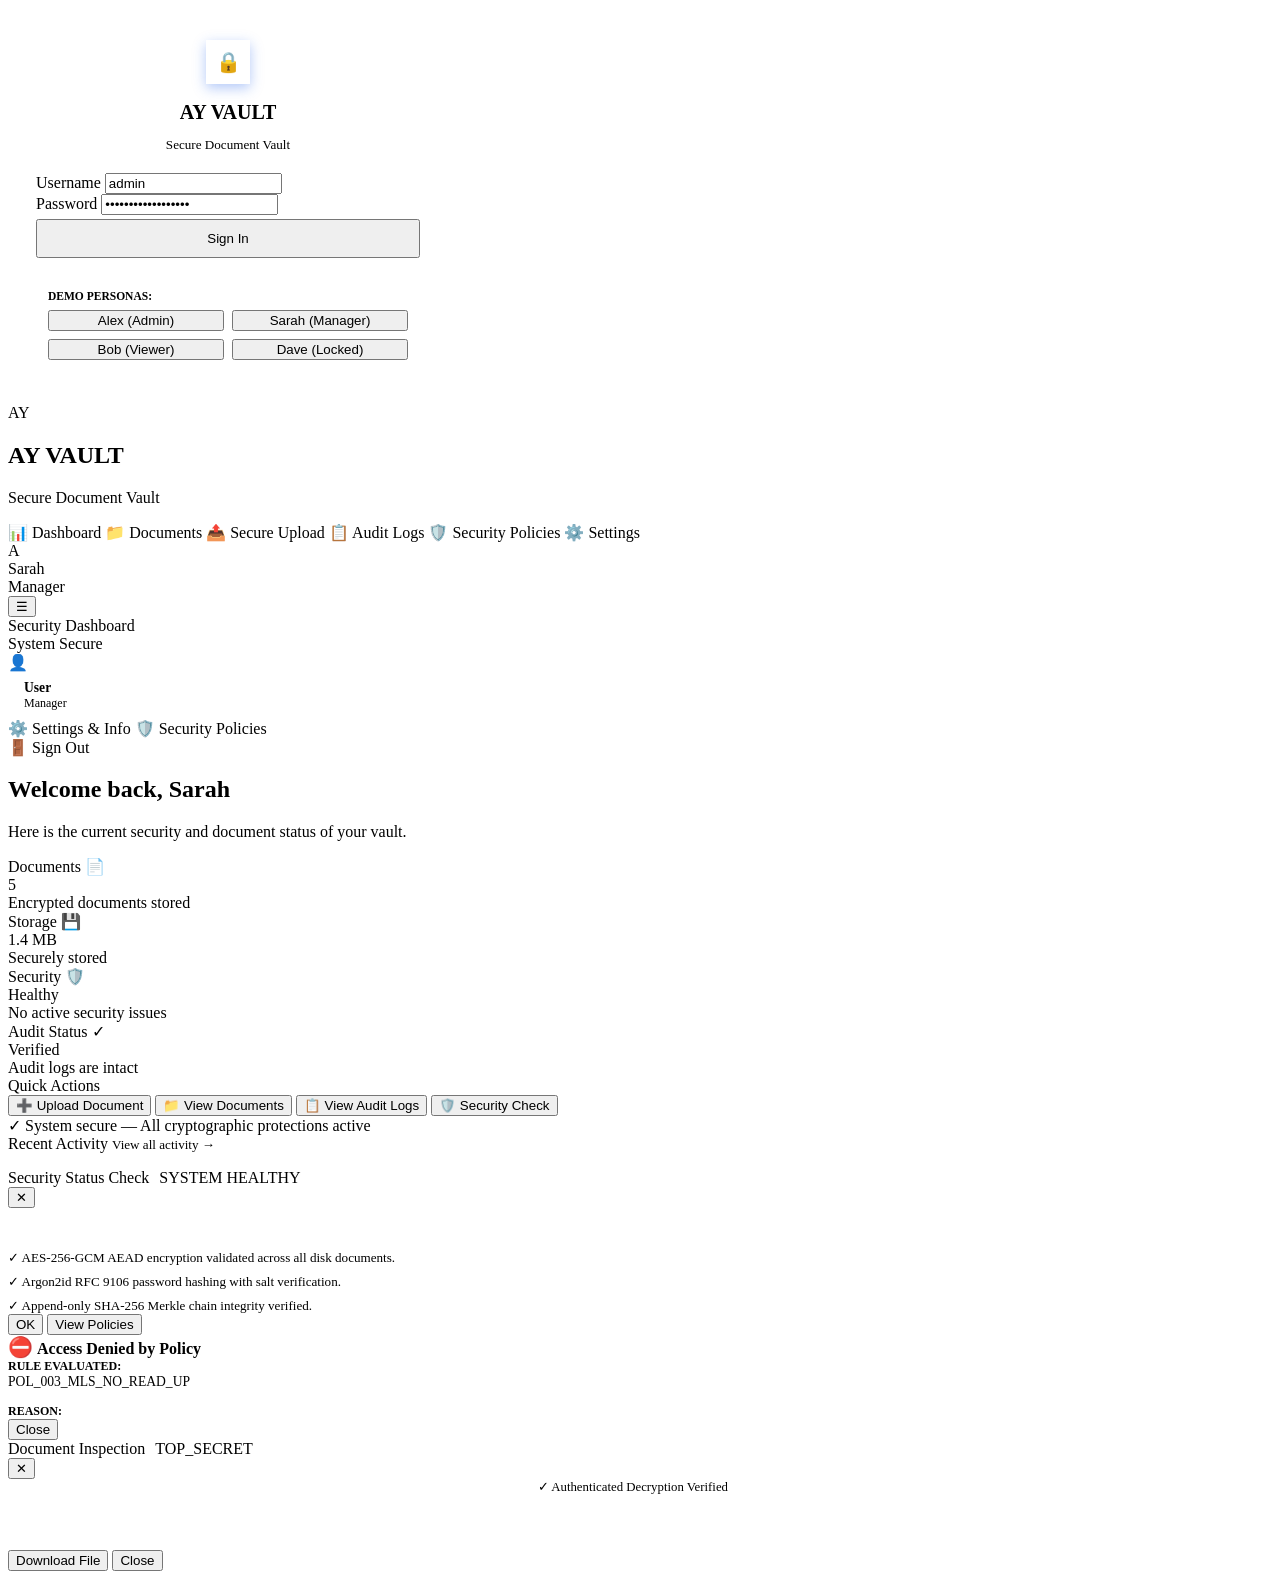
==== web/templates/index.html @ ad9620fe "feat: complete AY Vault system with modern enterprise security UI and full offline cryptographic eng" ====
<!DOCTYPE html>
<html lang="en">
<head>
  <meta charset="UTF-8">
  <meta name="viewport" content="width=device-width, initial-scale=1.0">
  <meta name="description" content="AY Vault — Modern Secure Offline Document Management System.">
  <title>AY Vault — Security Dashboard</title>
  <link rel="stylesheet" href="/static/css/style.css">
</head>
<body>

  <!-- ===================================================================
       LOGIN MODAL / AUTHENTICATION OVERLAY
       =================================================================== -->
  <div id="login-overlay" class="modal-backdrop active" style="z-index: 9999;">
    <div class="modal-card" style="max-width: 440px;">
      <div style="padding: 32px 28px; text-align: center;">
        <div style="width: 44px; height: 44px; border-radius: var(--radius-md); background: var(--primary); color: #fff; display: flex; align-items: center; justify-content: center; font-size: 1.25rem; font-weight: 700; margin: 0 auto 12px; box-shadow: 0 4px 12px rgba(37,99,235,0.35);">
          🔒
        </div>
        <h2 style="font-size: 1.25rem; font-weight: 700; color: var(--text-primary); margin-bottom: 2px;">AY VAULT</h2>
        <p style="font-size: 0.82rem; color: var(--text-secondary); margin-bottom: 20px;">Secure Document Vault</p>

        <!-- Alert Banner -->
        <div id="login-alert" style="display: none; padding: 10px 14px; border-radius: var(--radius-md); margin-bottom: 16px; font-size: 0.82rem; font-weight: 500; text-align: left;"></div>

        <form id="login-form" onsubmit="handleLogin(event)">
          <div class="form-group" style="text-align: left;">
            <label class="form-label" for="login-username">Username</label>
            <input type="text" id="login-username" class="form-control" placeholder="Username" required value="admin">
          </div>
          <div class="form-group" style="text-align: left;">
            <label class="form-label" for="login-password">Password</label>
            <input type="password" id="login-password" class="form-control" placeholder="Password" required value="Admin@AYVault2026!">
          </div>
          <button type="submit" id="btn-login-submit" class="btn btn-primary" style="width: 100%; padding: 10px; margin-top: 4px;">
            Sign In
          </button>
        </form>

        <!-- Quick Demo Credential Selectors -->
        <div style="margin-top: 20px; padding: 12px; background: var(--bg-subtle); border-radius: var(--radius-md); border: 1px solid var(--border-color); text-align: left;">
          <div style="font-size: 0.72rem; font-weight: 600; color: var(--text-secondary); text-transform: uppercase; margin-bottom: 8px;">
            Demo Personas:
          </div>
          <div style="display: grid; grid-template-columns: 1fr 1fr; gap: 8px;">
            <button type="button" class="btn btn-secondary btn-sm" onclick="fillCreds('admin', 'Admin@AYVault2026!')">Alex (Admin)</button>
            <button type="button" class="btn btn-secondary btn-sm" onclick="fillCreds('sarah_mgr', 'Manager@AYVault2026!')">Sarah (Manager)</button>
            <button type="button" class="btn btn-secondary btn-sm" onclick="fillCreds('bob_viewer', 'Viewer@AYVault2026!')">Bob (Viewer)</button>
            <button type="button" class="btn btn-secondary btn-sm" onclick="fillCreds('dave_locked', 'Locked@AYVault2026!')">Dave (Locked)</button>
          </div>
        </div>
      </div>
    </div>
  </div>

  <!-- ===================================================================
       MAIN APPLICATION LAYOUT
       =================================================================== -->
  <div class="app-layout">

    <!-- Sidebar -->
    <aside id="app-sidebar" class="sidebar">
      <div class="sidebar-brand">
        <div class="brand-symbol">AY</div>
        <div class="brand-text">
          <h1>AY VAULT</h1>
          <p>Secure Document Vault</p>
        </div>
      </div>

      <nav class="sidebar-nav" aria-label="Main Navigation">
        <a class="nav-item active" id="nav-dashboard" onclick="switchView('dashboard')">
          <span class="icon">📊</span>
          <span>Dashboard</span>
        </a>
        <a class="nav-item" id="nav-documents" onclick="switchView('documents')">
          <span class="icon">📁</span>
          <span>Documents</span>
        </a>
        <a class="nav-item" id="nav-upload" onclick="switchView('upload')">
          <span class="icon">📤</span>
          <span>Secure Upload</span>
        </a>
        <a class="nav-item" id="nav-audit" onclick="switchView('audit')">
          <span class="icon">📋</span>
          <span>Audit Logs</span>
        </a>
        <a class="nav-item" id="nav-security" onclick="switchView('security')">
          <span class="icon">🛡️</span>
          <span>Security Policies</span>
        </a>
        <a class="nav-item" id="nav-settings" onclick="switchView('settings')">
          <span class="icon">⚙️</span>
          <span>Settings</span>
        </a>
      </nav>

      <!-- Bottom User Context (Minimal & Clean) -->
      <div class="sidebar-user">
        <div class="user-avatar" id="sidebar-user-avatar">A</div>
        <div class="user-info">
          <div id="user-display-name" class="user-name">Sarah</div>
          <div id="user-display-role" class="user-role">Manager</div>
        </div>
      </div>
    </aside>

    <!-- Main Wrapper -->
    <div class="main-wrapper">

      <!-- Top Header -->
      <header class="top-header">
        <div class="header-left">
          <button class="mobile-toggle" onclick="toggleMobileSidebar()" aria-label="Toggle Navigation">☰</button>
          <div id="header-title" class="header-title">Security Dashboard</div>
        </div>
        <div class="header-right">
          <div id="system-status-pill" class="system-status-indicator">
            <span class="status-dot"></span>
            <span id="system-status-text">System Secure</span>
          </div>

          <!-- User Profile Icon & Dropdown -->
          <div class="user-menu-btn" onclick="toggleUserDropdown(event)" title="User Account Menu">
            👤
            <div id="user-dropdown-menu" class="user-dropdown">
              <div style="padding: 8px 16px;">
                <div id="dropdown-user-name" style="font-size: 0.85rem; font-weight: 600; color: var(--text-primary);">User</div>
                <div id="dropdown-user-role" style="font-size: 0.75rem; color: var(--text-muted);">Manager</div>
              </div>
              <div class="dropdown-divider"></div>
              <a class="dropdown-item" onclick="switchView('settings')">⚙️ Settings & Info</a>
              <a class="dropdown-item" onclick="switchView('security')">🛡️ Security Policies</a>
              <div class="dropdown-divider"></div>
              <a class="dropdown-item" style="color: var(--danger);" onclick="handleLogout()">🚪 Sign Out</a>
            </div>
          </div>
        </div>
      </header>

      <!-- Page Container -->
      <main class="page-container">

        <!-- ================= VIEW 1: DASHBOARD ================= -->
        <section id="view-dashboard" class="view-panel">
          <!-- Welcome Greeting -->
          <div class="welcome-banner">
            <h2 id="dashboard-greeting" class="welcome-title">Welcome back, Sarah</h2>
            <p class="welcome-subtitle">Here is the current security and document status of your vault.</p>
          </div>

          <!-- 4 Clean Summary Cards -->
          <div class="summary-cards-grid">
            <!-- Card 1: Documents -->
            <div class="summary-card" onclick="switchView('documents')" style="cursor: pointer;" title="View all documents">
              <div class="summary-card-header">
                <span class="summary-card-title">Documents</span>
                <span class="summary-card-icon">📄</span>
              </div>
              <div id="stat-doc-count" class="summary-card-value">5</div>
              <div class="summary-card-desc">Encrypted documents stored</div>
            </div>

            <!-- Card 2: Storage -->
            <div class="summary-card" onclick="switchView('documents')" style="cursor: pointer;" title="View stored documents">
              <div class="summary-card-header">
                <span class="summary-card-title">Storage</span>
                <span class="summary-card-icon">💾</span>
              </div>
              <div id="stat-storage-size" class="summary-card-value">1.4 MB</div>
              <div class="summary-card-desc">Securely stored</div>
            </div>

            <!-- Card 3: Security -->
            <div class="summary-card" onclick="switchView('security')" style="cursor: pointer;" title="View security policies & lockouts">
              <div class="summary-card-header">
                <span class="summary-card-title">Security</span>
                <span class="summary-card-icon">🛡️</span>
              </div>
              <div id="stat-security-status" class="summary-card-value status-healthy">Healthy</div>
              <div id="stat-security-desc" class="summary-card-desc">No active security issues</div>
            </div>

            <!-- Card 4: Audit Status -->
            <div class="summary-card" onclick="switchView('audit')" style="cursor: pointer;" title="View audit ledger">
              <div class="summary-card-header">
                <span class="summary-card-title">Audit Status</span>
                <span class="summary-card-icon">✓</span>
              </div>
              <div id="stat-audit-status" class="summary-card-value status-healthy">Verified</div>
              <div id="stat-audit-desc" class="summary-card-desc">Audit logs are intact</div>
            </div>
          </div>

          <!-- Quick Actions -->
          <div class="section-header">Quick Actions</div>
          <div class="actions-row">
            <button class="btn btn-primary" onclick="switchView('upload')">➕ Upload Document</button>
            <button class="btn btn-secondary" onclick="switchView('documents')">📁 View Documents</button>
            <button class="btn btn-secondary" onclick="switchView('audit')">📋 View Audit Logs</button>
            <button class="btn btn-secondary" onclick="handleSecurityCheck()">🛡️ Security Check</button>
          </div>

          <!-- Security Status / Alert Banner -->
          <div id="dashboard-security-banner" class="status-alert-banner healthy" onclick="handleBannerClick()">
            <div class="status-alert-content">
              <span id="banner-icon">✓</span>
              <span id="banner-text">System secure — All cryptographic protections active</span>
            </div>
            <span id="banner-action" style="font-size: 0.8rem; font-weight: 500; text-decoration: underline; display: none;">Review Access</span>
          </div>

          <!-- Recent Activity (Human-Readable) -->
          <div class="activity-card">
            <div class="section-header" style="margin-bottom: 16px;">
              <span>Recent Activity</span>
              <a onclick="switchView('audit')" style="font-size: 0.82rem; color: var(--primary); text-decoration: none; cursor: pointer; font-weight: 500;">View all activity →</a>
            </div>

            <div id="activity-list-container" class="activity-list">
              <!-- Dynamically rendered via app.js -->
            </div>
          </div>
        </section>

        <!-- ================= VIEW 2: DOCUMENTS ================= -->
        <section id="view-documents" class="view-panel" style="display: none;">
          <div class="card" style="margin-bottom: 20px;">
            <div style="display: flex; justify-content: space-between; align-items: center; flex-wrap: wrap; gap: 12px;">
              <div style="display: flex; gap: 10px; flex-wrap: wrap; align-items: center;">
                <input type="text" id="doc-search" class="form-control" placeholder="Search documents..." style="width: 240px;" oninput="filterDocuments()">
                <select id="doc-filter-class" class="form-control" style="width: 160px;" onchange="filterDocuments()">
                  <option value="ALL">All Classifications</option>
                  <option value="TOP_SECRET">TOP_SECRET</option>
                  <option value="RESTRICTED">RESTRICTED</option>
                  <option value="CONFIDENTIAL">CONFIDENTIAL</option>
                  <option value="UNRESTRICTED">UNRESTRICTED</option>
                </select>
                <select id="doc-filter-dept" class="form-control" style="width: 150px;" onchange="filterDocuments()">
                  <option value="ALL">All Departments</option>
                  <option value="Security">Security</option>
                  <option value="Engineering">Engineering</option>
                  <option value="Finance">Finance</option>
                  <option value="Operations">Operations</option>
                  <option value="Executive">Executive</option>
                </select>
              </div>
              <button class="btn btn-primary" onclick="switchView('upload')">➕ Upload Document</button>
            </div>
          </div>

          <div class="card" style="padding: 0; overflow: hidden;">
            <div class="table-responsive">
              <table class="app-table">
                <thead>
                  <tr>
                    <th>Document</th>
                    <th>Classification</th>
                    <th>Department</th>
                    <th>Author</th>
                    <th>Size</th>
                    <th>Version</th>
                    <th>Access</th>
                    <th>Actions</th>
                  </tr>
                </thead>
                <tbody id="documents-table-body">
                  <!-- Loaded via JS -->
                </tbody>
              </table>
            </div>
          </div>
        </section>

        <!-- ================= VIEW 3: SECURE UPLOAD ================= -->
        <section id="view-upload" class="view-panel" style="display: none;">
          <div class="card" style="max-width: 680px; margin: 0 auto;">
            <div class="section-header" style="margin-bottom: 4px;">Secure Document Upload</div>
            <p style="font-size: 0.85rem; color: var(--text-secondary); margin-bottom: 20px;">
              Uploaded documents are immediately encrypted before storage. Plaintext is never stored.
            </p>

            <form id="upload-form" onsubmit="handleUpload(event)">
              <div class="form-group">
                <label class="form-label" for="upload-title">Document Title *</label>
                <input type="text" id="upload-title" class="form-control" placeholder="e.g. Q4 Infrastructure Architecture" required>
              </div>

              <div class="form-group">
                <label class="form-label" for="upload-file">Select File</label>
                <input type="file" id="upload-file" class="form-control" onchange="handleFileSelected(event)">
              </div>

              <div style="display: grid; grid-template-columns: 1fr 1fr; gap: 14px; margin-bottom: 16px;">
                <div>
                  <label class="form-label" for="upload-class">Classification Level *</label>
                  <select id="upload-class" class="form-control">
                    <option value="UNRESTRICTED">UNRESTRICTED</option>
                    <option value="CONFIDENTIAL">CONFIDENTIAL</option>
                    <option value="RESTRICTED">RESTRICTED</option>
                    <option value="TOP_SECRET">TOP_SECRET</option>
                  </select>
                </div>
                <div>
                  <label class="form-label" for="upload-dept">Department *</label>
                  <select id="upload-dept" class="form-control">
                    <option value="Security">Security</option>
                    <option value="Engineering">Engineering</option>
                    <option value="Finance">Finance</option>
                    <option value="Operations">Operations</option>
                    <option value="Executive">Executive</option>
                  </select>
                </div>
              </div>

              <div class="form-group">
                <label class="form-label" for="upload-desc">Notes / Description (Optional)</label>
                <textarea id="upload-desc" class="form-control" rows="4" placeholder="Brief description of the document..."></textarea>
              </div>

              <div style="display: flex; gap: 10px; justify-content: flex-end; margin-top: 24px;">
                <button type="button" class="btn btn-secondary" onclick="switchView('documents')">Cancel</button>
                <button type="submit" class="btn btn-primary">Encrypt & Save Document</button>
              </div>
            </form>
          </div>
        </section>

        <!-- ================= VIEW 4: AUDIT LOGS ================= -->
        <section id="view-audit" class="view-panel" style="display: none;">
          <div class="card" style="margin-bottom: 20px;">
            <div style="display: flex; justify-content: space-between; align-items: center; flex-wrap: wrap; gap: 12px;">
              <div>
                <div class="section-header" style="margin-bottom: 2px;">Audit Logs & System History</div>
                <p style="font-size: 0.82rem; color: var(--text-secondary);">Tamper-evident cryptographic ledger of all vault activities.</p>
              </div>
              <div style="display: flex; gap: 8px; flex-wrap: wrap;">
                <button class="btn btn-secondary btn-sm" id="btn-toggle-masking" onclick="toggleIdentifierMasking()">👁️ Show Raw Identifiers</button>
                <button class="btn btn-primary btn-sm" onclick="handleVerifyAudit()">🔍 Verify Audit Integrity</button>
                <button class="btn btn-secondary btn-sm" onclick="handleSimulateTamperPrompt()">⚡ Simulate Tamper Test</button>
                <button class="btn btn-secondary btn-sm" onclick="handleExportAudit()">📥 Export CSV</button>
              </div>
            </div>
          </div>

          <div class="card" style="padding: 0; overflow: hidden;">
            <div class="table-responsive">
              <table class="app-table">
                <thead>
                  <tr>
                    <th>Event #</th>
                    <th>Time</th>
                    <th>Activity</th>
                    <th>User</th>
                    <th>Resource</th>
                    <th>Status</th>
                    <th>Log Hash</th>
                  </tr>
                </thead>
                <tbody id="audit-table-body">
                  <!-- Loaded via JS -->
                </tbody>
              </table>
            </div>
          </div>
        </section>

        <!-- ================= VIEW 5: SECURITY POLICIES ================= -->
        <section id="view-security" class="view-panel" style="display: none;">
          <div style="display: grid; grid-template-columns: 1fr 1fr; gap: 24px;">
            <!-- Policy Simulator -->
            <div class="card">
              <div class="section-header">Security Policy Simulator</div>
              <p style="font-size: 0.85rem; color: var(--text-secondary); margin-bottom: 18px;">
                Test how the Bell-LaPadula MLS & Compartmentalization rules evaluate access decisions:
              </p>

              <form onsubmit="handleSimulatePolicy(event)">
                <div class="form-group">
                  <label class="form-label" for="sim-user">Subject User</label>
                  <select id="sim-user" class="form-control"></select>
                </div>

                <div class="form-group">
                  <label class="form-label" for="sim-doc">Target Document</label>
                  <select id="sim-doc" class="form-control"></select>
                </div>

                <div class="form-group">
                  <label class="form-label" for="sim-action">Requested Action</label>
                  <select id="sim-action" class="form-control">
                    <option value="doc:read">Read Document</option>
                    <option value="doc:download">Export Document</option>
                    <option value="doc:write">Update / Modify</option>
                    <option value="doc:delete">Delete Document</option>
                  </select>
                </div>

                <button type="submit" class="btn btn-primary" style="width: 100%; margin-top: 6px;">
                  Evaluate Policy
                </button>
              </form>

              <div id="sim-decision-box" style="margin-top: 18px; padding: 14px; border-radius: var(--radius-md); background: var(--bg-subtle); border: 1px solid var(--border-color); display: none;">
                <div id="sim-decision-badge" class="badge badge-success" style="margin-bottom: 8px;">PERMITTED</div>
                <div id="sim-decision-rule" style="font-weight: 600; font-size: 0.85rem; margin-bottom: 4px;"></div>
                <div id="sim-decision-reason" style="font-size: 0.82rem; color: var(--text-secondary);"></div>
              </div>
            </div>

            <!-- Lockout Manager -->
            <div class="card">
              <div class="section-header" style="color: var(--warning);">Account Lockouts</div>
              <p style="font-size: 0.85rem; color: var(--text-secondary); margin-bottom: 14px;">
                Accounts are automatically locked after 5 consecutive failed login attempts.
              </p>
              <div class="table-responsive">
                <table class="app-table">
                  <thead>
                    <tr>
                      <th>User</th>
                      <th>Failed Logins</th>
                      <th>State</th>
                      <th>Action</th>
                    </tr>
                  </thead>
                  <tbody id="lockout-table-body"></tbody>
                </table>
              </div>
            </div>
          </div>
        </section>

        <!-- ================= VIEW 6: SETTINGS & SECURITY DETAILS ================= -->
        <section id="view-settings" class="view-panel" style="display: none;">
          <div style="display: grid; grid-template-columns: 1fr 1fr; gap: 24px;">
            <!-- System Security Details -->
            <div class="card">
              <div class="section-header">Security Architecture Details</div>
              <p style="font-size: 0.82rem; color: var(--text-secondary); margin-bottom: 16px;">
                Underlying cryptographic primitives and security mechanisms operating inside the vault.
              </p>

              <div style="display: flex; flex-direction: column; gap: 12px; font-size: 0.85rem;">
                <div style="display: flex; justify-content: space-between; border-bottom: 1px solid var(--border-subtle); padding-bottom: 8px;">
                  <span style="color: var(--text-muted);">Document Encryption:</span>
                  <span style="font-weight: 500;">AES-256-GCM (Authenticated AEAD)</span>
                </div>
                <div style="display: flex; justify-content: space-between; border-bottom: 1px solid var(--border-subtle); padding-bottom: 8px;">
                  <span style="color: var(--text-muted);">Password Hashing:</span>
                  <span style="font-weight: 500;">Argon2id (RFC 9106, 64 MB memory)</span>
                </div>
                <div style="display: flex; justify-content: space-between; border-bottom: 1px solid var(--border-subtle); padding-bottom: 8px;">
                  <span style="color: var(--text-muted);">Audit Continuity:</span>
                  <span style="font-weight: 500;">SHA-256 Merkle-Chained Ledger</span>
                </div>
                <div style="display: flex; justify-content: space-between; border-bottom: 1px solid var(--border-subtle); padding-bottom: 8px;">
                  <span style="color: var(--text-muted);">Access Model:</span>
                  <span style="font-weight: 500;">Bell-LaPadula MLS (No Read Up)</span>
                </div>
                <div style="display: flex; justify-content: space-between; padding-bottom: 4px;">
                  <span style="color: var(--text-muted);">Lockout Policy:</span>
                  <span style="font-weight: 500; color: var(--warning);">Strict 5 Consecutive Failures</span>
                </div>
              </div>
            </div>

            <!-- User Provisioning & Session -->
            <div class="card">
              <div class="section-header">User & Session Controls</div>
              <p style="font-size: 0.82rem; color: var(--text-secondary); margin-bottom: 16px;">
                Manage identity and session state.
              </p>
              
              <div style="display: flex; flex-direction: column; gap: 14px;">
                <button class="btn btn-secondary" onclick="openCreateUserModal()">➕ Provision New User Account</button>
                <button class="btn btn-secondary" onclick="handleCreateBackupPrompt()">💾 Create Encrypted Backup Archive (.ayb)</button>
                <div style="border-top: 1px solid var(--border-subtle); padding-top: 14px; margin-top: 6px;">
                  <button class="btn btn-secondary" style="color: var(--danger); border-color: rgba(239, 68, 68, 0.3); width: 100%;" onclick="handleLogout()">
                    🚪 Terminate Session & Sign Out
                  </button>
                </div>
              </div>
            </div>
          </div>
        </section>

      </main>
    </div>
  </div>

  <!-- ===================================================================
       MODAL: SECURITY CHECK RESULT
       =================================================================== -->
  <div id="modal-security-check" class="modal-backdrop">
    <div class="modal-card" style="max-width: 520px;">
      <div class="modal-header">
        <div style="display: flex; align-items: center; gap: 10px;">
          <div class="modal-title">Security Status Check</div>
          <span id="sec-check-status-badge" class="badge badge-success">SYSTEM HEALTHY</span>
        </div>
        <button class="modal-close" onclick="closeModal('modal-security-check')">✕</button>
      </div>
      <div class="modal-body">
        <div style="padding: 14px; background: var(--bg-input); border-radius: var(--radius-md); border: 1px solid var(--border-color); margin-bottom: 14px;">
          <p id="sec-check-message" style="font-size: 0.85rem; color: var(--text-primary); line-height: 1.5; margin: 0;"></p>
        </div>
        <div style="display: flex; flex-direction: column; gap: 8px; font-size: 0.82rem; color: var(--text-secondary);">
          <div>✓ AES-256-GCM AEAD encryption validated across all disk documents.</div>
          <div>✓ Argon2id RFC 9106 password hashing with salt verification.</div>
          <div>✓ Append-only SHA-256 Merkle chain integrity verified.</div>
        </div>
      </div>
      <div class="modal-footer">
        <button class="btn btn-primary" onclick="closeModal('modal-security-check')">OK</button>
        <button class="btn btn-secondary" onclick="closeModal('modal-security-check'); switchView('security');">View Policies</button>
      </div>
    </div>
  </div>

  <!-- ===================================================================
       MODAL: POLICY DECISION INSPECTOR
       =================================================================== -->
  <div id="modal-policy-inspector" class="modal-backdrop">
    <div class="modal-card">
      <div id="inspector-banner" class="status-alert-banner warning" style="border-radius: var(--radius-lg) var(--radius-lg) 0 0; margin-bottom: 0;">
        <span style="font-size: 1.25rem;">⛔</span>
        <span id="inspector-status-title" style="font-weight: 600;">Access Denied by Policy</span>
      </div>
      <div class="modal-body">
        <div style="display: flex; flex-direction: column; gap: 14px; font-size: 0.88rem;">
          <div>
            <div style="font-size: 0.75rem; font-weight: 600; color: var(--text-muted); text-transform: uppercase;">Rule Evaluated:</div>
            <div id="inspector-rule" style="font-family: var(--font-mono); color: var(--text-primary); font-size: 0.85rem;">POL_003_MLS_NO_READ_UP</div>
          </div>
          <div>
            <div style="font-size: 0.75rem; font-weight: 600; color: var(--text-muted); text-transform: uppercase;">Reason:</div>
            <div id="inspector-reason" style="color: var(--text-primary); line-height: 1.5;"></div>
          </div>
        </div>
      </div>
      <div class="modal-footer">
        <button class="btn btn-primary" onclick="closeModal('modal-policy-inspector')">Close</button>
      </div>
    </div>
  </div>

  <!-- ===================================================================
       MODAL: DECRYPTED DOCUMENT PREVIEW
       =================================================================== -->
  <div id="modal-doc-preview" class="modal-backdrop">
    <div class="modal-card" style="max-width: 720px;">
      <div class="modal-header">
        <div style="display: flex; align-items: center; gap: 10px;">
          <div class="modal-title" id="preview-title">Document Inspection</div>
          <span id="preview-badge" class="badge badge-TOP_SECRET">TOP_SECRET</span>
        </div>
        <button class="modal-close" onclick="closeModal('modal-doc-preview')">✕</button>
      </div>
      <div class="modal-body">
        <div style="font-size: 0.8rem; color: var(--text-muted); margin-bottom: 12px; display: flex; justify-content: space-between;">
          <span id="preview-filename"></span>
          <span style="color: var(--success);">✓ Authenticated Decryption Verified</span>
        </div>
        <pre id="preview-content" style="background: var(--bg-input); padding: 14px; border-radius: var(--radius-md); border: 1px solid var(--border-color); color: var(--text-primary); font-family: var(--font-mono); font-size: 0.82rem; max-height: 320px; overflow-y: auto; white-space: pre-wrap; line-height: 1.6;"></pre>
      </div>
      <div class="modal-footer">
        <button class="btn btn-primary" onclick="downloadCurrentPreview()">Download File</button>
        <button class="btn btn-secondary" onclick="closeModal('modal-doc-preview')">Close</button>
      </div>
    </div>
  </div>

  <script src="/static/js/app.js"></script>
</body>
</html>
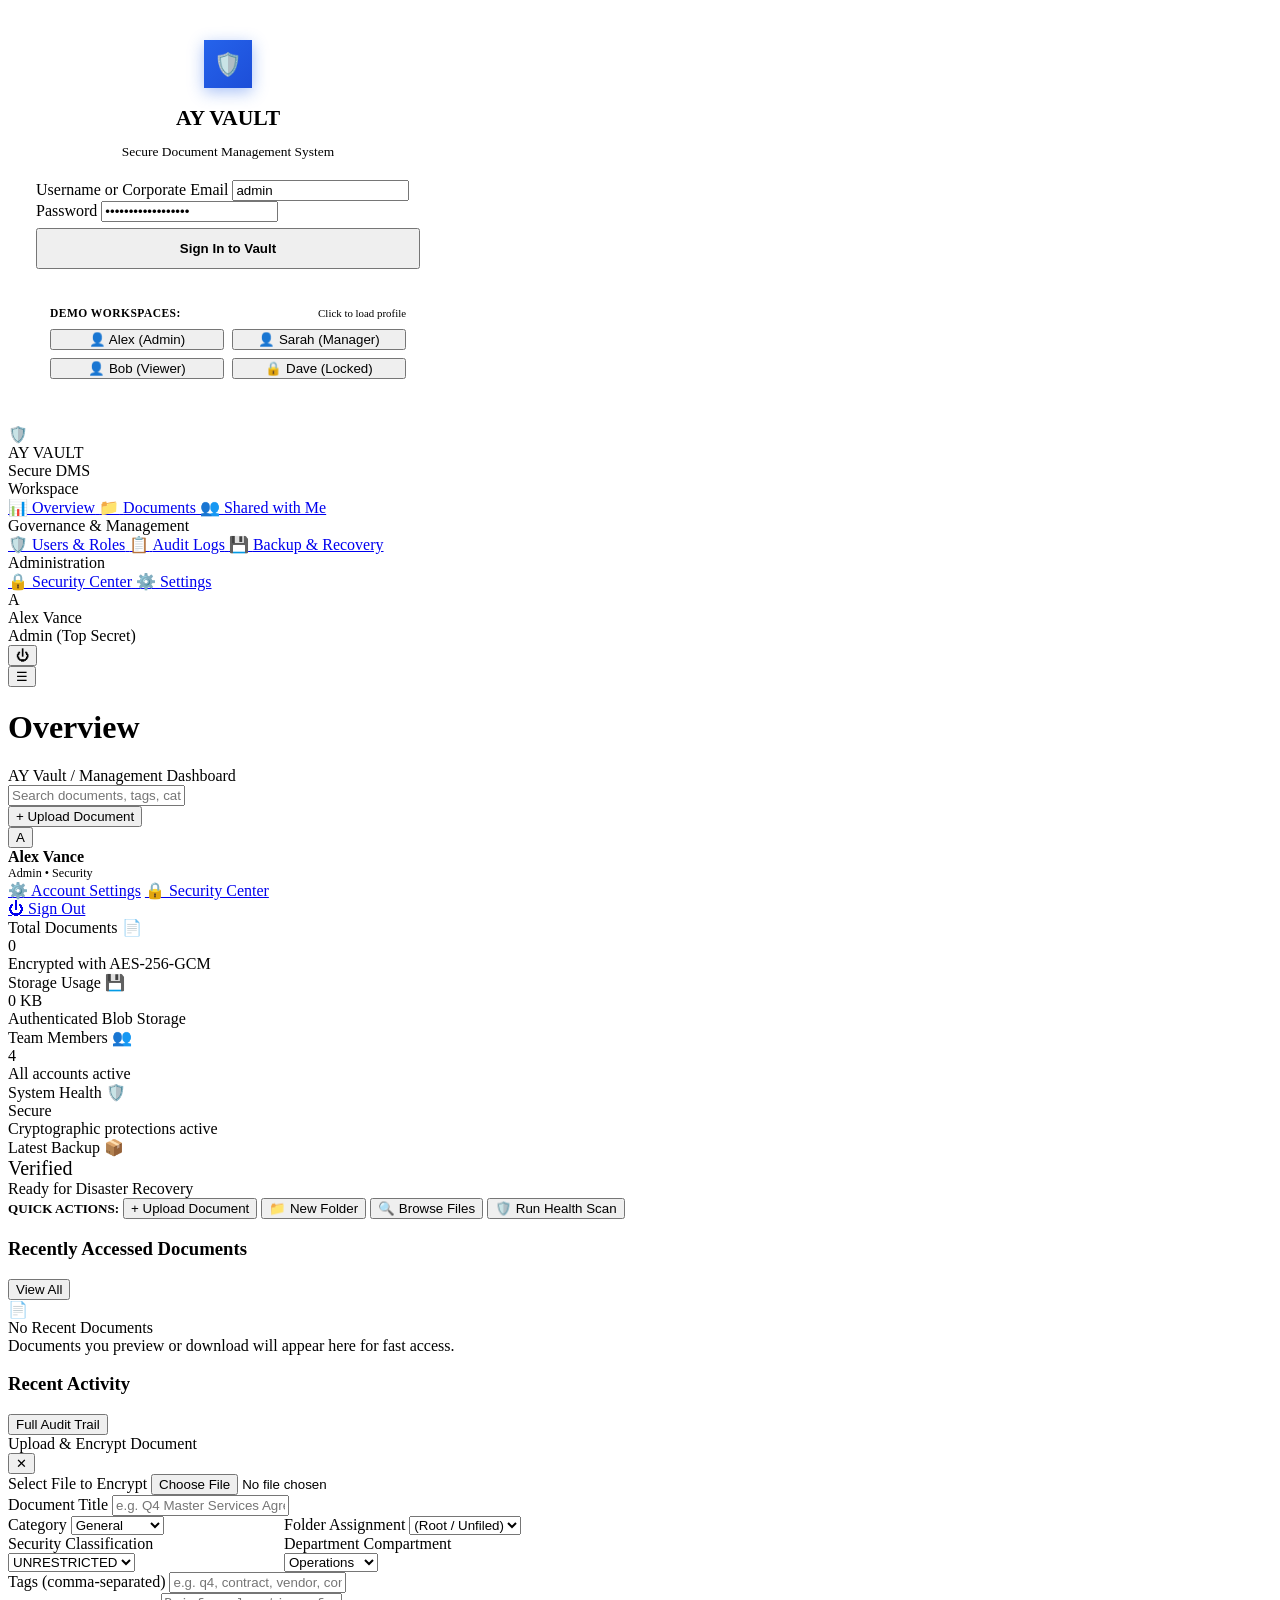
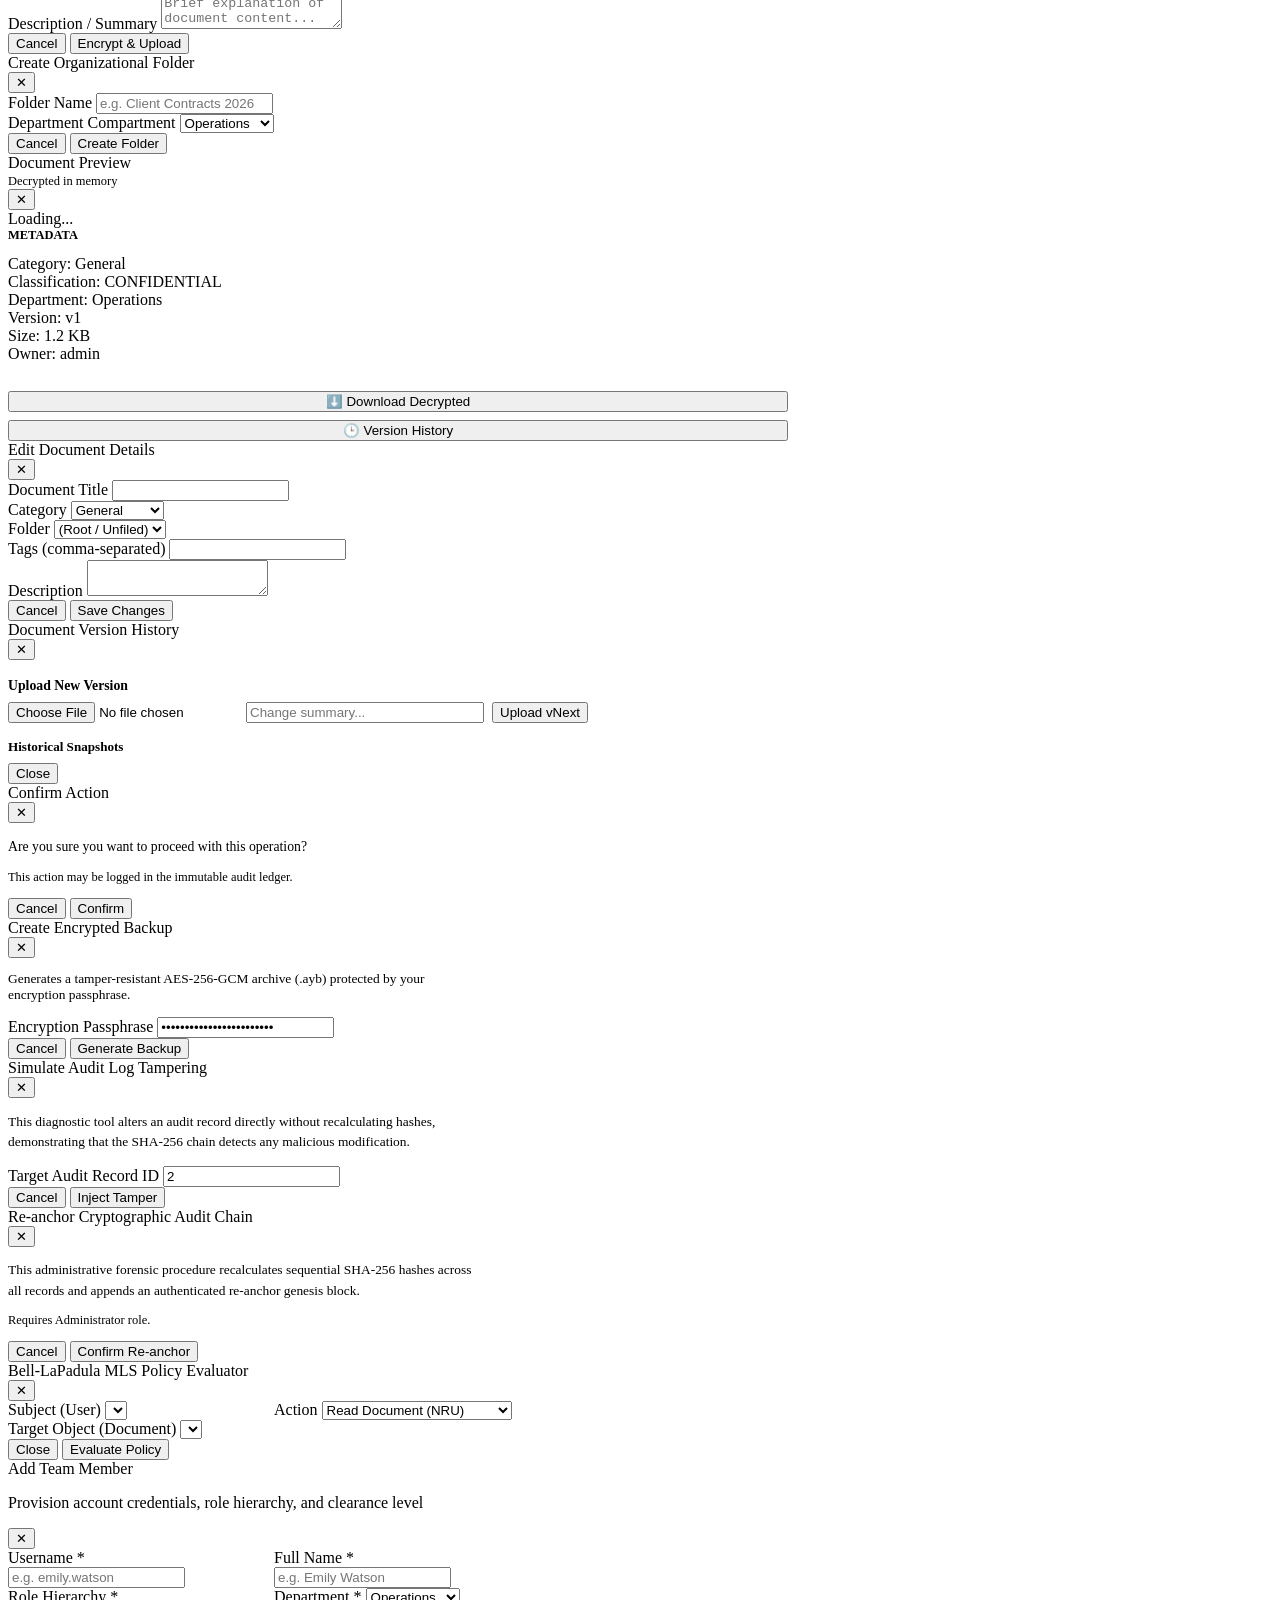
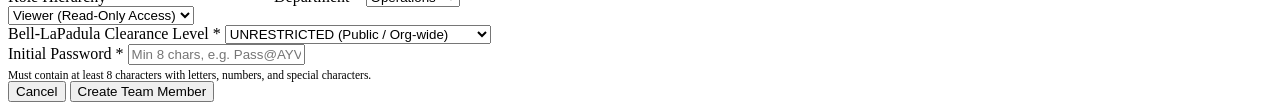
==== commit 639d53a8: "Fix UI modals, add team member provisioning, enforce strict RBAC preview download guards, and deploy" ====
--- a/web/templates/index.html
+++ b/web/templates/index.html
@@ -3,8 +3,8 @@
 <head>
   <meta charset="UTF-8">
   <meta name="viewport" content="width=device-width, initial-scale=1.0">
-  <meta name="description" content="AY Vault — Modern Secure Offline Document Management System.">
-  <title>AY Vault — Security Dashboard</title>
+  <meta name="description" content="AY Vault — Secure Document Management System for Small & Medium Businesses.">
+  <title>AY Vault — Secure Document Management</title>
   <link rel="stylesheet" href="/static/css/style.css">
 </head>
 <body>
@@ -15,39 +15,50 @@
   <div id="login-overlay" class="modal-backdrop active" style="z-index: 9999;">
     <div class="modal-card" style="max-width: 440px;">
       <div style="padding: 32px 28px; text-align: center;">
-        <div style="width: 44px; height: 44px; border-radius: var(--radius-md); background: var(--primary); color: #fff; display: flex; align-items: center; justify-content: center; font-size: 1.25rem; font-weight: 700; margin: 0 auto 12px; box-shadow: 0 4px 12px rgba(37,99,235,0.35);">
-          🔒
-        </div>
-        <h2 style="font-size: 1.25rem; font-weight: 700; color: var(--text-primary); margin-bottom: 2px;">AY VAULT</h2>
-        <p style="font-size: 0.82rem; color: var(--text-secondary); margin-bottom: 20px;">Secure Document Vault</p>
+        <div style="width: 48px; height: 48px; border-radius: var(--radius-md); background: linear-gradient(135deg, #2563eb, #1d4ed8); color: #fff; display: flex; align-items: center; justify-content: center; font-size: 1.4rem; font-weight: 700; margin: 0 auto 14px; box-shadow: 0 4px 16px rgba(37,99,235,0.4);">
+          🛡️
+        </div>
+        <h2 style="font-size: 1.35rem; font-weight: 700; color: var(--text-primary); margin-bottom: 2px;">AY VAULT</h2>
+        <p style="font-size: 0.84rem; color: var(--text-secondary); margin-bottom: 20px;">Secure Document Management System</p>
 
         <!-- Alert Banner -->
         <div id="login-alert" style="display: none; padding: 10px 14px; border-radius: var(--radius-md); margin-bottom: 16px; font-size: 0.82rem; font-weight: 500; text-align: left;"></div>
 
         <form id="login-form" onsubmit="handleLogin(event)">
           <div class="form-group" style="text-align: left;">
-            <label class="form-label" for="login-username">Username</label>
-            <input type="text" id="login-username" class="form-control" placeholder="Username" required value="admin">
+            <label class="form-label" for="login-username">Username or Corporate Email</label>
+            <input type="text" id="login-username" class="form-control" placeholder="e.g. alex.vance" required value="admin">
           </div>
           <div class="form-group" style="text-align: left;">
             <label class="form-label" for="login-password">Password</label>
-            <input type="password" id="login-password" class="form-control" placeholder="Password" required value="Admin@AYVault2026!">
-          </div>
-          <button type="submit" id="btn-login-submit" class="btn btn-primary" style="width: 100%; padding: 10px; margin-top: 4px;">
-            Sign In
+            <input type="password" id="login-password" class="form-control" placeholder="••••••••••••" required value="Admin@AYVault2026!">
+          </div>
+          <button type="submit" id="btn-login-submit" class="btn btn-primary" style="width: 100%; padding: 11px; margin-top: 6px; font-weight: 600;">
+            Sign In to Vault
           </button>
         </form>
 
-        <!-- Quick Demo Credential Selectors -->
-        <div style="margin-top: 20px; padding: 12px; background: var(--bg-subtle); border-radius: var(--radius-md); border: 1px solid var(--border-color); text-align: left;">
-          <div style="font-size: 0.72rem; font-weight: 600; color: var(--text-secondary); text-transform: uppercase; margin-bottom: 8px;">
-            Demo Personas:
+        <!-- Clean Demo Persona Selectors (No Plaintext Password Exposure) -->
+        <div style="margin-top: 24px; padding: 14px; background: var(--bg-subtle); border-radius: var(--radius-md); border: 1px solid var(--border-color); text-align: left;">
+          <div style="display: flex; justify-content: space-between; align-items: center; margin-bottom: 10px;">
+            <span style="font-size: 0.72rem; font-weight: 600; color: var(--text-secondary); text-transform: uppercase; letter-spacing: 0.04em;">
+              Demo Workspaces:
+            </span>
+            <span style="font-size: 0.68rem; color: var(--text-muted);">Click to load profile</span>
           </div>
           <div style="display: grid; grid-template-columns: 1fr 1fr; gap: 8px;">
-            <button type="button" class="btn btn-secondary btn-sm" onclick="fillCreds('admin', 'Admin@AYVault2026!')">Alex (Admin)</button>
-            <button type="button" class="btn btn-secondary btn-sm" onclick="fillCreds('sarah_mgr', 'Manager@AYVault2026!')">Sarah (Manager)</button>
-            <button type="button" class="btn btn-secondary btn-sm" onclick="fillCreds('bob_viewer', 'Viewer@AYVault2026!')">Bob (Viewer)</button>
-            <button type="button" class="btn btn-secondary btn-sm" onclick="fillCreds('dave_locked', 'Locked@AYVault2026!')">Dave (Locked)</button>
+            <button type="button" class="btn btn-secondary btn-sm" onclick="fillPersona('admin', 'Admin@AYVault2026!')" title="Full System Administrator Rights">
+              👤 Alex (Admin)
+            </button>
+            <button type="button" class="btn btn-secondary btn-sm" onclick="fillPersona('sarah_mgr', 'Manager@AYVault2026!')" title="Operations Manager Rights">
+              👤 Sarah (Manager)
+            </button>
+            <button type="button" class="btn btn-secondary btn-sm" onclick="fillPersona('bob_viewer', 'Viewer@AYVault2026!')" title="Read-Only Financial Viewer">
+              👤 Bob (Viewer)
+            </button>
+            <button type="button" class="btn btn-secondary btn-sm" onclick="fillPersona('dave_locked', 'Locked@AYVault2026!')" title="Demonstrates 5-Attempt Lockout">
+              🔒 Dave (Locked)
+            </button>
           </div>
         </div>
       </div>
@@ -59,426 +70,593 @@
        =================================================================== -->
   <div class="app-layout">
 
-    <!-- Sidebar -->
-    <aside id="app-sidebar" class="sidebar">
-      <div class="sidebar-brand">
-        <div class="brand-symbol">AY</div>
-        <div class="brand-text">
-          <h1>AY VAULT</h1>
-          <p>Secure Document Vault</p>
-        </div>
-      </div>
-
-      <nav class="sidebar-nav" aria-label="Main Navigation">
-        <a class="nav-item active" id="nav-dashboard" onclick="switchView('dashboard')">
-          <span class="icon">📊</span>
-          <span>Dashboard</span>
+    <!-- SIDEBAR -->
+    <aside class="sidebar" id="app-sidebar">
+      <div class="sidebar-header">
+        <div class="sidebar-logo-icon">🛡️</div>
+        <div class="sidebar-brand-text">
+          <div class="brand-name">AY VAULT</div>
+          <div class="brand-sub">Secure DMS</div>
+        </div>
+      </div>
+
+      <nav class="sidebar-nav">
+        <div class="nav-section-label">Workspace</div>
+        <a href="#overview" class="nav-item active" id="nav-overview" onclick="switchView('overview')">
+          <span class="nav-icon">📊</span>
+          <span>Overview</span>
         </a>
-        <a class="nav-item" id="nav-documents" onclick="switchView('documents')">
-          <span class="icon">📁</span>
+        <a href="#documents" class="nav-item" id="nav-documents" onclick="switchView('documents')">
+          <span class="nav-icon">📁</span>
           <span>Documents</span>
         </a>
-        <a class="nav-item" id="nav-upload" onclick="switchView('upload')">
-          <span class="icon">📤</span>
-          <span>Secure Upload</span>
+        <a href="#shared" class="nav-item" id="nav-shared" onclick="switchView('shared')">
+          <span class="nav-icon">👥</span>
+          <span>Shared with Me</span>
         </a>
-        <a class="nav-item" id="nav-audit" onclick="switchView('audit')">
-          <span class="icon">📋</span>
+
+        <div class="nav-section-label">Governance & Management</div>
+        <a href="#users" class="nav-item" id="nav-users" onclick="switchView('users')">
+          <span class="nav-icon">🛡️</span>
+          <span>Users & Roles</span>
+        </a>
+        <a href="#audit" class="nav-item" id="nav-audit" onclick="switchView('audit')">
+          <span class="nav-icon">📋</span>
           <span>Audit Logs</span>
         </a>
-        <a class="nav-item" id="nav-security" onclick="switchView('security')">
-          <span class="icon">🛡️</span>
-          <span>Security Policies</span>
+        <a href="#backups" class="nav-item" id="nav-backups" onclick="switchView('backups')">
+          <span class="nav-icon">💾</span>
+          <span>Backup & Recovery</span>
         </a>
-        <a class="nav-item" id="nav-settings" onclick="switchView('settings')">
-          <span class="icon">⚙️</span>
+
+        <div class="nav-section-label">Administration</div>
+        <a href="#security" class="nav-item" id="nav-security" onclick="switchView('security')">
+          <span class="nav-icon">🔒</span>
+          <span>Security Center</span>
+        </a>
+        <a href="#settings" class="nav-item" id="nav-settings" onclick="switchView('settings')">
+          <span class="nav-icon">⚙️</span>
           <span>Settings</span>
         </a>
       </nav>
 
-      <!-- Bottom User Context (Minimal & Clean) -->
-      <div class="sidebar-user">
-        <div class="user-avatar" id="sidebar-user-avatar">A</div>
-        <div class="user-info">
-          <div id="user-display-name" class="user-name">Sarah</div>
-          <div id="user-display-role" class="user-role">Manager</div>
+      <!-- Sidebar User Profile Footer -->
+      <div class="sidebar-footer">
+        <div class="sidebar-user-card" onclick="toggleUserDropdown(event)">
+          <div class="avatar" id="sidebar-user-avatar">A</div>
+          <div class="user-meta">
+            <div class="user-name" id="user-display-name">Alex Vance</div>
+            <div class="user-role" id="user-display-role">Admin (Top Secret)</div>
+          </div>
+          <button class="user-menu-btn" title="Sign Out" onclick="handleLogout()">⏻</button>
         </div>
       </div>
     </aside>
 
-    <!-- Main Wrapper -->
-    <div class="main-wrapper">
-
-      <!-- Top Header -->
+    <!-- MAIN CONTENT AREA -->
+    <main class="main-content">
+
+      <!-- TOP HEADER BAR -->
       <header class="top-header">
         <div class="header-left">
-          <button class="mobile-toggle" onclick="toggleMobileSidebar()" aria-label="Toggle Navigation">☰</button>
-          <div id="header-title" class="header-title">Security Dashboard</div>
-        </div>
-        <div class="header-right">
-          <div id="system-status-pill" class="system-status-indicator">
-            <span class="status-dot"></span>
-            <span id="system-status-text">System Secure</span>
-          </div>
-
-          <!-- User Profile Icon & Dropdown -->
-          <div class="user-menu-btn" onclick="toggleUserDropdown(event)" title="User Account Menu">
-            👤
-            <div id="user-dropdown-menu" class="user-dropdown">
-              <div style="padding: 8px 16px;">
-                <div id="dropdown-user-name" style="font-size: 0.85rem; font-weight: 600; color: var(--text-primary);">User</div>
-                <div id="dropdown-user-role" style="font-size: 0.75rem; color: var(--text-muted);">Manager</div>
-              </div>
+          <button class="mobile-menu-toggle" onclick="toggleMobileSidebar()" aria-label="Toggle Navigation">☰</button>
+          <div>
+            <h1 class="header-title" id="header-title">Overview</h1>
+            <div class="header-breadcrumb" id="header-breadcrumb">AY Vault / Management Dashboard</div>
+          </div>
+        </div>
+
+        <div class="header-search">
+          <input type="text" id="global-search-input" class="search-input" placeholder="Search documents, tags, categories..." onkeyup="handleGlobalSearch(event)">
+        </div>
+
+        <div class="header-actions">
+          <button class="btn btn-primary btn-sm" onclick="openUploadModal()">
+            <span>+ Upload Document</span>
+          </button>
+          <div class="user-dropdown-container">
+            <button class="user-avatar-btn" onclick="toggleUserDropdown(event)">
+              <span id="header-user-avatar">A</span>
+            </button>
+            <div id="user-dropdown-menu" class="dropdown-menu">
+              <div class="dropdown-header">
+                <div id="dropdown-user-name" style="font-weight: 600; color: var(--text-primary);">Alex Vance</div>
+                <div id="dropdown-user-role" style="font-size: 0.76rem; color: var(--text-secondary);">Admin • Security</div>
+              </div>
+              <a href="#profile" class="dropdown-item" onclick="switchView('settings')">⚙️ Account Settings</a>
+              <a href="#security" class="dropdown-item" onclick="switchView('security')">🔒 Security Center</a>
               <div class="dropdown-divider"></div>
-              <a class="dropdown-item" onclick="switchView('settings')">⚙️ Settings & Info</a>
-              <a class="dropdown-item" onclick="switchView('security')">🛡️ Security Policies</a>
-              <div class="dropdown-divider"></div>
-              <a class="dropdown-item" style="color: var(--danger);" onclick="handleLogout()">🚪 Sign Out</a>
+              <a href="#logout" class="dropdown-item text-danger" onclick="handleLogout()">⏻ Sign Out</a>
             </div>
           </div>
         </div>
       </header>
 
-      <!-- Page Container -->
-      <main class="page-container">
-
-        <!-- ================= VIEW 1: DASHBOARD ================= -->
-        <section id="view-dashboard" class="view-panel">
-          <!-- Welcome Greeting -->
-          <div class="welcome-banner">
-            <h2 id="dashboard-greeting" class="welcome-title">Welcome back, Sarah</h2>
-            <p class="welcome-subtitle">Here is the current security and document status of your vault.</p>
-          </div>
-
-          <!-- 4 Clean Summary Cards -->
-          <div class="summary-cards-grid">
-            <!-- Card 1: Documents -->
-            <div class="summary-card" onclick="switchView('documents')" style="cursor: pointer;" title="View all documents">
-              <div class="summary-card-header">
-                <span class="summary-card-title">Documents</span>
-                <span class="summary-card-icon">📄</span>
-              </div>
-              <div id="stat-doc-count" class="summary-card-value">5</div>
-              <div class="summary-card-desc">Encrypted documents stored</div>
-            </div>
-
-            <!-- Card 2: Storage -->
-            <div class="summary-card" onclick="switchView('documents')" style="cursor: pointer;" title="View stored documents">
-              <div class="summary-card-header">
-                <span class="summary-card-title">Storage</span>
-                <span class="summary-card-icon">💾</span>
-              </div>
-              <div id="stat-storage-size" class="summary-card-value">1.4 MB</div>
-              <div class="summary-card-desc">Securely stored</div>
-            </div>
-
-            <!-- Card 3: Security -->
-            <div class="summary-card" onclick="switchView('security')" style="cursor: pointer;" title="View security policies & lockouts">
-              <div class="summary-card-header">
-                <span class="summary-card-title">Security</span>
-                <span class="summary-card-icon">🛡️</span>
-              </div>
-              <div id="stat-security-status" class="summary-card-value status-healthy">Healthy</div>
-              <div id="stat-security-desc" class="summary-card-desc">No active security issues</div>
-            </div>
-
-            <!-- Card 4: Audit Status -->
-            <div class="summary-card" onclick="switchView('audit')" style="cursor: pointer;" title="View audit ledger">
-              <div class="summary-card-header">
-                <span class="summary-card-title">Audit Status</span>
-                <span class="summary-card-icon">✓</span>
-              </div>
-              <div id="stat-audit-status" class="summary-card-value status-healthy">Verified</div>
-              <div id="stat-audit-desc" class="summary-card-desc">Audit logs are intact</div>
-            </div>
-          </div>
-
-          <!-- Quick Actions -->
-          <div class="section-header">Quick Actions</div>
-          <div class="actions-row">
-            <button class="btn btn-primary" onclick="switchView('upload')">➕ Upload Document</button>
-            <button class="btn btn-secondary" onclick="switchView('documents')">📁 View Documents</button>
-            <button class="btn btn-secondary" onclick="switchView('audit')">📋 View Audit Logs</button>
-            <button class="btn btn-secondary" onclick="handleSecurityCheck()">🛡️ Security Check</button>
-          </div>
-
-          <!-- Security Status / Alert Banner -->
-          <div id="dashboard-security-banner" class="status-alert-banner healthy" onclick="handleBannerClick()">
-            <div class="status-alert-content">
-              <span id="banner-icon">✓</span>
-              <span id="banner-text">System secure — All cryptographic protections active</span>
-            </div>
-            <span id="banner-action" style="font-size: 0.8rem; font-weight: 500; text-decoration: underline; display: none;">Review Access</span>
-          </div>
-
-          <!-- Recent Activity (Human-Readable) -->
-          <div class="activity-card">
-            <div class="section-header" style="margin-bottom: 16px;">
-              <span>Recent Activity</span>
-              <a onclick="switchView('audit')" style="font-size: 0.82rem; color: var(--primary); text-decoration: none; cursor: pointer; font-weight: 500;">View all activity →</a>
-            </div>
-
-            <div id="activity-list-container" class="activity-list">
-              <!-- Dynamically rendered via app.js -->
+      <!-- VIEW CONTAINER -->
+      <div class="content-container">
+
+        <!-- ===============================================================
+             VIEW 1: OVERVIEW DASHBOARD
+             =============================================================== -->
+        <section id="view-overview" class="view-panel">
+          <!-- Summary Cards Grid -->
+          <div class="metrics-grid">
+            <div class="metric-card">
+              <div class="metric-header">
+                <span class="metric-title">Total Documents</span>
+                <span class="metric-icon">📄</span>
+              </div>
+              <div class="metric-value" id="stat-doc-count">0</div>
+              <div class="metric-desc">Encrypted with AES-256-GCM</div>
+            </div>
+
+            <div class="metric-card">
+              <div class="metric-header">
+                <span class="metric-title">Storage Usage</span>
+                <span class="metric-icon">💾</span>
+              </div>
+              <div class="metric-value" id="stat-storage-size">0 KB</div>
+              <div class="metric-desc">Authenticated Blob Storage</div>
+            </div>
+
+            <div class="metric-card">
+              <div class="metric-header">
+                <span class="metric-title">Team Members</span>
+                <span class="metric-icon">👥</span>
+              </div>
+              <div class="metric-value" id="stat-user-count">4</div>
+              <div class="metric-desc" id="stat-user-desc">All accounts active</div>
+            </div>
+
+            <div class="metric-card">
+              <div class="metric-header">
+                <span class="metric-title">System Health</span>
+                <span class="metric-icon">🛡️</span>
+              </div>
+              <div class="metric-value status-healthy" id="stat-security-status">Secure</div>
+              <div class="metric-desc" id="stat-security-desc">Cryptographic protections active</div>
+            </div>
+
+            <div class="metric-card">
+              <div class="metric-header">
+                <span class="metric-title">Latest Backup</span>
+                <span class="metric-icon">📦</span>
+              </div>
+              <div class="metric-value" style="font-size: 1.25rem;" id="stat-backup-status">Verified</div>
+              <div class="metric-desc" id="stat-backup-desc">Ready for Disaster Recovery</div>
+            </div>
+          </div>
+
+          <!-- Quick Action Buttons -->
+          <div class="quick-actions-bar">
+            <span style="font-size: 0.82rem; font-weight: 600; color: var(--text-secondary); text-transform: uppercase;">Quick Actions:</span>
+            <button class="btn btn-primary btn-sm" onclick="openUploadModal()">
+              <span>+ Upload Document</span>
+            </button>
+            <button class="btn btn-secondary btn-sm" onclick="openNewFolderModal()">
+              <span>📁 New Folder</span>
+            </button>
+            <button class="btn btn-secondary btn-sm" onclick="switchView('documents')">
+              <span>🔍 Browse Files</span>
+            </button>
+            <button class="btn btn-secondary btn-sm" onclick="runQuickHealthScan()">
+              <span>🛡️ Run Health Scan</span>
+            </button>
+          </div>
+
+          <!-- Two-Column Overview Layout -->
+          <div class="overview-grid">
+            <!-- Left Column: Recently Accessed Documents -->
+            <div class="card">
+              <div class="card-header">
+                <h3 class="card-title">Recently Accessed Documents</h3>
+                <button class="btn btn-secondary btn-sm" onclick="switchView('documents')">View All</button>
+              </div>
+              <div class="card-body" id="overview-recent-docs">
+                <div class="empty-state">
+                  <div class="empty-icon">📄</div>
+                  <div class="empty-title">No Recent Documents</div>
+                  <div class="empty-desc">Documents you preview or download will appear here for fast access.</div>
+                </div>
+              </div>
+            </div>
+
+            <!-- Right Column: Recent Activity Feed -->
+            <div class="card">
+              <div class="card-header">
+                <h3 class="card-title">Recent Activity</h3>
+                <button class="btn btn-secondary btn-sm" onclick="switchView('audit')">Full Audit Trail</button>
+              </div>
+              <div class="card-body">
+                <div class="activity-feed" id="overview-activity-feed">
+                  <!-- Dynamic activity items -->
+                </div>
+              </div>
             </div>
           </div>
         </section>
 
-        <!-- ================= VIEW 2: DOCUMENTS ================= -->
+
+        <!-- ===============================================================
+             VIEW 2: DOCUMENTS EXPLORER
+             =============================================================== -->
         <section id="view-documents" class="view-panel" style="display: none;">
-          <div class="card" style="margin-bottom: 20px;">
-            <div style="display: flex; justify-content: space-between; align-items: center; flex-wrap: wrap; gap: 12px;">
-              <div style="display: flex; gap: 10px; flex-wrap: wrap; align-items: center;">
-                <input type="text" id="doc-search" class="form-control" placeholder="Search documents..." style="width: 240px;" oninput="filterDocuments()">
-                <select id="doc-filter-class" class="form-control" style="width: 160px;" onchange="filterDocuments()">
-                  <option value="ALL">All Classifications</option>
-                  <option value="TOP_SECRET">TOP_SECRET</option>
-                  <option value="RESTRICTED">RESTRICTED</option>
-                  <option value="CONFIDENTIAL">CONFIDENTIAL</option>
-                  <option value="UNRESTRICTED">UNRESTRICTED</option>
-                </select>
-                <select id="doc-filter-dept" class="form-control" style="width: 150px;" onchange="filterDocuments()">
-                  <option value="ALL">All Departments</option>
-                  <option value="Security">Security</option>
-                  <option value="Engineering">Engineering</option>
-                  <option value="Finance">Finance</option>
-                  <option value="Operations">Operations</option>
-                  <option value="Executive">Executive</option>
-                </select>
-              </div>
-              <button class="btn btn-primary" onclick="switchView('upload')">➕ Upload Document</button>
-            </div>
-          </div>
-
-          <div class="card" style="padding: 0; overflow: hidden;">
-            <div class="table-responsive">
-              <table class="app-table">
-                <thead>
-                  <tr>
-                    <th>Document</th>
-                    <th>Classification</th>
-                    <th>Department</th>
-                    <th>Author</th>
-                    <th>Size</th>
-                    <th>Version</th>
-                    <th>Access</th>
-                    <th>Actions</th>
-                  </tr>
-                </thead>
-                <tbody id="documents-table-body">
-                  <!-- Loaded via JS -->
-                </tbody>
-              </table>
-            </div>
-          </div>
-        </section>
-
-        <!-- ================= VIEW 3: SECURE UPLOAD ================= -->
-        <section id="view-upload" class="view-panel" style="display: none;">
-          <div class="card" style="max-width: 680px; margin: 0 auto;">
-            <div class="section-header" style="margin-bottom: 4px;">Secure Document Upload</div>
-            <p style="font-size: 0.85rem; color: var(--text-secondary); margin-bottom: 20px;">
-              Uploaded documents are immediately encrypted before storage. Plaintext is never stored.
-            </p>
-
-            <form id="upload-form" onsubmit="handleUpload(event)">
-              <div class="form-group">
-                <label class="form-label" for="upload-title">Document Title *</label>
-                <input type="text" id="upload-title" class="form-control" placeholder="e.g. Q4 Infrastructure Architecture" required>
-              </div>
-
-              <div class="form-group">
-                <label class="form-label" for="upload-file">Select File</label>
-                <input type="file" id="upload-file" class="form-control" onchange="handleFileSelected(event)">
-              </div>
-
-              <div style="display: grid; grid-template-columns: 1fr 1fr; gap: 14px; margin-bottom: 16px;">
-                <div>
-                  <label class="form-label" for="upload-class">Classification Level *</label>
-                  <select id="upload-class" class="form-control">
-                    <option value="UNRESTRICTED">UNRESTRICTED</option>
-                    <option value="CONFIDENTIAL">CONFIDENTIAL</option>
-                    <option value="RESTRICTED">RESTRICTED</option>
-                    <option value="TOP_SECRET">TOP_SECRET</option>
+          <!-- Documents Control Toolbar -->
+          <div class="card" style="margin-bottom: 18px;">
+            <div class="card-body" style="padding: 16px;">
+              <div class="doc-toolbar">
+                <div class="doc-toolbar-left">
+                  <input type="text" id="doc-search-input" class="form-control" style="max-width: 280px;" placeholder="Filter files or tags..." onkeyup="filterDocuments()">
+                  
+                  <select id="doc-category-filter" class="form-control" style="max-width: 170px;" onchange="filterDocuments()">
+                    <option value="ALL">All Categories</option>
+                    <option value="Financial">Financial</option>
+                    <option value="Technical">Technical</option>
+                    <option value="Legal">Legal</option>
+                    <option value="Compliance">Compliance</option>
+                    <option value="Operations">Operations</option>
+                    <option value="General">General</option>
+                  </select>
+
+                  <select id="doc-clearance-filter" class="form-control" style="max-width: 170px;" onchange="filterDocuments()">
+                    <option value="ALL">All Clearances</option>
+                    <option value="UNRESTRICTED">Unrestricted</option>
+                    <option value="CONFIDENTIAL">Confidential</option>
+                    <option value="RESTRICTED">Restricted</option>
+                    <option value="TOP_SECRET">Top Secret</option>
                   </select>
                 </div>
-                <div>
-                  <label class="form-label" for="upload-dept">Department *</label>
-                  <select id="upload-dept" class="form-control">
-                    <option value="Security">Security</option>
-                    <option value="Engineering">Engineering</option>
-                    <option value="Finance">Finance</option>
-                    <option value="Operations">Operations</option>
-                    <option value="Executive">Executive</option>
-                  </select>
+
+                <div class="doc-toolbar-right">
+                  <div class="btn-group">
+                    <button class="btn btn-secondary btn-sm active" id="btn-view-table" onclick="setDocViewMode('table')" title="List View">☰</button>
+                    <button class="btn btn-secondary btn-sm" id="btn-view-grid" onclick="setDocViewMode('grid')" title="Grid Cards View">☷</button>
+                  </div>
+                  <button class="btn btn-secondary btn-sm" onclick="openNewFolderModal()">+ New Folder</button>
+                  <button class="btn btn-primary btn-sm" onclick="openUploadModal()">+ Upload</button>
                 </div>
               </div>
 
-              <div class="form-group">
-                <label class="form-label" for="upload-desc">Notes / Description (Optional)</label>
-                <textarea id="upload-desc" class="form-control" rows="4" placeholder="Brief description of the document..."></textarea>
-              </div>
-
-              <div style="display: flex; gap: 10px; justify-content: flex-end; margin-top: 24px;">
-                <button type="button" class="btn btn-secondary" onclick="switchView('documents')">Cancel</button>
-                <button type="submit" class="btn btn-primary">Encrypt & Save Document</button>
-              </div>
-            </form>
+              <!-- Folder Navigation Tabs / Breadcrumb Bar -->
+              <div class="folder-bar" id="doc-folder-bar">
+                <button class="folder-pill active" onclick="selectFolder(null)">📁 All Files</button>
+                <button class="folder-pill" onclick="selectFolder('root')">📄 Unfiled Files</button>
+                <!-- Dynamic folder pills injected here -->
+              </div>
+            </div>
+          </div>
+
+          <!-- Document Content List / Grid -->
+          <div class="card">
+            <div class="card-body" style="padding: 0;">
+              <!-- Table View -->
+              <div id="docs-table-container" class="table-responsive">
+                <table class="data-table">
+                  <thead>
+                    <tr>
+                      <th style="width: 36px;"></th>
+                      <th>Document Title</th>
+                      <th>Category</th>
+                      <th>Tags</th>
+                      <th>Folder</th>
+                      <th>Security Level</th>
+                      <th>Size</th>
+                      <th>Version</th>
+                      <th>Last Modified</th>
+                      <th style="text-align: right;">Actions</th>
+                    </tr>
+                  </thead>
+                  <tbody id="docs-table-body">
+                    <!-- Dynamic Document Rows -->
+                  </tbody>
+                </table>
+              </div>
+
+              <!-- Grid Cards View -->
+              <div id="docs-grid-container" class="doc-cards-grid" style="display: none; padding: 20px;">
+                <!-- Dynamic Document Cards -->
+              </div>
+
+              <!-- Empty State Container -->
+              <div id="docs-empty-state" class="empty-state" style="display: none; padding: 60px 20px;">
+                <div class="empty-icon">📁</div>
+                <div class="empty-title">No Documents Found</div>
+                <div class="empty-desc">There are no documents matching your current filter in this folder.</div>
+                <button class="btn btn-primary btn-sm" onclick="openUploadModal()" style="margin-top: 14px;">Upload Document</button>
+              </div>
+            </div>
           </div>
         </section>
 
-        <!-- ================= VIEW 4: AUDIT LOGS ================= -->
-        <section id="view-audit" class="view-panel" style="display: none;">
+
+        <!-- ===============================================================
+             VIEW 3: SHARED WITH ME
+             =============================================================== -->
+        <section id="view-shared" class="view-panel" style="display: none;">
+          <div class="card">
+            <div class="card-header">
+              <h3 class="card-title">Shared Across Departments</h3>
+              <p style="font-size: 0.82rem; color: var(--text-secondary); margin-top: 4px;">
+                Documents shared with your department or organization-wide based on role permissions.
+              </p>
+            </div>
+            <div class="card-body" style="padding: 0;">
+              <div class="table-responsive">
+                <table class="data-table">
+                  <thead>
+                    <tr>
+                      <th>Document Title</th>
+                      <th>Owner</th>
+                      <th>Category</th>
+                      <th>Department</th>
+                      <th>Classification</th>
+                      <th>Access Status</th>
+                      <th style="text-align: right;">Actions</th>
+                    </tr>
+                  </thead>
+                  <tbody id="shared-table-body">
+                    <!-- Dynamic shared rows -->
+                  </tbody>
+                </table>
+              </div>
+            </div>
+          </div>
+        </section>
+
+
+        <!-- ===============================================================
+             VIEW 4: USERS & ROLES (ACCESS CONTROL)
+             =============================================================== -->
+        <section id="view-users" class="view-panel" style="display: none;">
           <div class="card" style="margin-bottom: 20px;">
-            <div style="display: flex; justify-content: space-between; align-items: center; flex-wrap: wrap; gap: 12px;">
+            <div class="card-header">
               <div>
-                <div class="section-header" style="margin-bottom: 2px;">Audit Logs & System History</div>
-                <p style="font-size: 0.82rem; color: var(--text-secondary);">Tamper-evident cryptographic ledger of all vault activities.</p>
-              </div>
-              <div style="display: flex; gap: 8px; flex-wrap: wrap;">
-                <button class="btn btn-secondary btn-sm" id="btn-toggle-masking" onclick="toggleIdentifierMasking()">👁️ Show Raw Identifiers</button>
-                <button class="btn btn-primary btn-sm" onclick="handleVerifyAudit()">🔍 Verify Audit Integrity</button>
-                <button class="btn btn-secondary btn-sm" onclick="handleSimulateTamperPrompt()">⚡ Simulate Tamper Test</button>
-                <button class="btn btn-secondary btn-sm" onclick="handleExportAudit()">📥 Export CSV</button>
-              </div>
-            </div>
-          </div>
-
-          <div class="card" style="padding: 0; overflow: hidden;">
-            <div class="table-responsive">
-              <table class="app-table">
-                <thead>
-                  <tr>
-                    <th>Event #</th>
-                    <th>Time</th>
-                    <th>Activity</th>
-                    <th>User</th>
-                    <th>Resource</th>
-                    <th>Status</th>
-                    <th>Log Hash</th>
-                  </tr>
-                </thead>
-                <tbody id="audit-table-body">
-                  <!-- Loaded via JS -->
-                </tbody>
-              </table>
-            </div>
-          </div>
-        </section>
-
-        <!-- ================= VIEW 5: SECURITY POLICIES ================= -->
-        <section id="view-security" class="view-panel" style="display: none;">
-          <div style="display: grid; grid-template-columns: 1fr 1fr; gap: 24px;">
-            <!-- Policy Simulator -->
-            <div class="card">
-              <div class="section-header">Security Policy Simulator</div>
-              <p style="font-size: 0.85rem; color: var(--text-secondary); margin-bottom: 18px;">
-                Test how the Bell-LaPadula MLS & Compartmentalization rules evaluate access decisions:
-              </p>
-
-              <form onsubmit="handleSimulatePolicy(event)">
-                <div class="form-group">
-                  <label class="form-label" for="sim-user">Subject User</label>
-                  <select id="sim-user" class="form-control"></select>
-                </div>
-
-                <div class="form-group">
-                  <label class="form-label" for="sim-doc">Target Document</label>
-                  <select id="sim-doc" class="form-control"></select>
-                </div>
-
-                <div class="form-group">
-                  <label class="form-label" for="sim-action">Requested Action</label>
-                  <select id="sim-action" class="form-control">
-                    <option value="doc:read">Read Document</option>
-                    <option value="doc:download">Export Document</option>
-                    <option value="doc:write">Update / Modify</option>
-                    <option value="doc:delete">Delete Document</option>
-                  </select>
-                </div>
-
-                <button type="submit" class="btn btn-primary" style="width: 100%; margin-top: 6px;">
-                  Evaluate Policy
-                </button>
-              </form>
-
-              <div id="sim-decision-box" style="margin-top: 18px; padding: 14px; border-radius: var(--radius-md); background: var(--bg-subtle); border: 1px solid var(--border-color); display: none;">
-                <div id="sim-decision-badge" class="badge badge-success" style="margin-bottom: 8px;">PERMITTED</div>
-                <div id="sim-decision-rule" style="font-weight: 600; font-size: 0.85rem; margin-bottom: 4px;"></div>
-                <div id="sim-decision-reason" style="font-size: 0.82rem; color: var(--text-secondary);"></div>
-              </div>
-            </div>
-
-            <!-- Lockout Manager -->
-            <div class="card">
-              <div class="section-header" style="color: var(--warning);">Account Lockouts</div>
-              <p style="font-size: 0.85rem; color: var(--text-secondary); margin-bottom: 14px;">
-                Accounts are automatically locked after 5 consecutive failed login attempts.
-              </p>
+                <h3 class="card-title">Team Members & Access Control</h3>
+                <p style="font-size: 0.82rem; color: var(--text-secondary); margin-top: 4px;">
+                  Manage authorized users, role hierarchies, and lockout security policies.
+                </p>
+              </div>
+              <button class="btn btn-primary btn-sm" onclick="openNewUserModal()">+ Add Team Member</button>
+            </div>
+            <div class="card-body" style="padding: 0;">
               <div class="table-responsive">
-                <table class="app-table">
+                <table class="data-table">
                   <thead>
                     <tr>
                       <th>User</th>
+                      <th>Role</th>
+                      <th>Department</th>
+                      <th>Clearance Rank</th>
+                      <th>Account Status</th>
                       <th>Failed Logins</th>
-                      <th>State</th>
-                      <th>Action</th>
+                      <th>Last Login</th>
+                      <th style="text-align: right;">Actions</th>
                     </tr>
                   </thead>
-                  <tbody id="lockout-table-body"></tbody>
+                  <tbody id="users-table-body">
+                    <!-- Dynamic user rows -->
+                  </tbody>
                 </table>
               </div>
             </div>
           </div>
+
+          <!-- RBAC Permission Matrix Card -->
+          <div class="card">
+            <div class="card-header">
+              <h3 class="card-title">Role Permissions Summary</h3>
+            </div>
+            <div class="card-body">
+              <div style="display: grid; grid-template-columns: repeat(auto-fit, minmax(280px, 1fr)); gap: 16px;">
+                <div style="padding: 16px; background: var(--bg-subtle); border-radius: var(--radius-md); border: 1px solid var(--border-color);">
+                  <div style="font-weight: 700; color: #60a5fa; margin-bottom: 8px;">👑 Administrator</div>
+                  <ul style="font-size: 0.82rem; color: var(--text-secondary); line-height: 1.6; padding-left: 18px;">
+                    <li>Full read, write, upload, and deletion authority</li>
+                    <li>Disaster recovery & backup creation / restoration</li>
+                    <li>User provisioning, role assignment, and account unlock</li>
+                    <li>Cryptographic audit re-anchoring & forensic verification</li>
+                  </ul>
+                </div>
+
+                <div style="padding: 16px; background: var(--bg-subtle); border-radius: var(--radius-md); border: 1px solid var(--border-color);">
+                  <div style="font-weight: 700; color: #34d399; margin-bottom: 8px;">👔 Operations Manager</div>
+                  <ul style="font-size: 0.82rem; color: var(--text-secondary); line-height: 1.6; padding-left: 18px;">
+                    <li>Read and download documents within clearance</li>
+                    <li>Upload documents and create department folders</li>
+                    <li>Audit trail inspection</li>
+                    <li>Cannot delete documents or alter system backups</li>
+                  </ul>
+                </div>
+
+                <div style="padding: 16px; background: var(--bg-subtle); border-radius: var(--radius-md); border: 1px solid var(--border-color);">
+                  <div style="font-weight: 700; color: #fbbf24; margin-bottom: 8px;">👁️ Viewer / Specialist</div>
+                  <ul style="font-size: 0.82rem; color: var(--text-secondary); line-height: 1.6; padding-left: 18px;">
+                    <li>Read-only preview of assigned classified documents</li>
+                    <li>Strictly blocked from document deletion (Backend Enforced)</li>
+                    <li>Cannot upload new versions or alter folders</li>
+                    <li>Protected against unauthorized exfiltration</li>
+                  </ul>
+                </div>
+              </div>
+            </div>
+          </div>
         </section>
 
-        <!-- ================= VIEW 6: SETTINGS & SECURITY DETAILS ================= -->
-        <section id="view-settings" class="view-panel" style="display: none;">
-          <div style="display: grid; grid-template-columns: 1fr 1fr; gap: 24px;">
-            <!-- System Security Details -->
+
+        <!-- ===============================================================
+             VIEW 5: AUDIT LOGS
+             =============================================================== -->
+        <section id="view-audit" class="view-panel" style="display: none;">
+          <div class="card">
+            <div class="card-header">
+              <div>
+                <h3 class="card-title">Immutable Audit Trail</h3>
+                <p style="font-size: 0.82rem; color: var(--text-secondary); margin-top: 4px;">
+                  All document accesses, uploads, downloads, logins, and permission evaluations.
+                </p>
+              </div>
+              <div style="display: flex; gap: 8px;">
+                <input type="text" id="audit-filter-input" class="form-control" style="max-width: 220px;" placeholder="Search user or action..." onkeyup="filterAuditLogs()">
+                <button class="btn btn-secondary btn-sm" onclick="exportAuditCsv()">Export CSV</button>
+              </div>
+            </div>
+            <div class="card-body" style="padding: 0;">
+              <div class="table-responsive">
+                <table class="data-table">
+                  <thead>
+                    <tr>
+                      <th>#</th>
+                      <th>Timestamp</th>
+                      <th>User</th>
+                      <th>Event Type</th>
+                      <th>Action</th>
+                      <th>Resource</th>
+                      <th>Status</th>
+                      <th>IP Address</th>
+                    </tr>
+                  </thead>
+                  <tbody id="audit-table-body">
+                    <!-- Dynamic audit logs -->
+                  </tbody>
+                </table>
+              </div>
+            </div>
+          </div>
+        </section>
+
+
+        <!-- ===============================================================
+             VIEW 6: BACKUP & RECOVERY
+             =============================================================== -->
+        <section id="view-backups" class="view-panel" style="display: none;">
+          <div class="card" style="margin-bottom: 20px;">
+            <div class="card-header">
+              <div>
+                <h3 class="card-title">Disaster Recovery & Encrypted Snapshots</h3>
+                <p style="font-size: 0.82rem; color: var(--text-secondary); margin-top: 4px;">
+                  Generate passphrase-protected full system archives (.ayb) containing database, encrypted documents, and manifests.
+                </p>
+              </div>
+              <button class="btn btn-primary btn-sm" onclick="openCreateBackupModal()">+ Create Encrypted Backup</button>
+            </div>
+            <div class="card-body" style="padding: 0;">
+              <div class="table-responsive">
+                <table class="data-table">
+                  <thead>
+                    <tr>
+                      <th>Archive Filename</th>
+                      <th>Created Date</th>
+                      <th>Archive Size</th>
+                      <th>Integrity Status</th>
+                      <th>SHA-256 Checksum</th>
+                      <th style="text-align: right;">Actions</th>
+                    </tr>
+                  </thead>
+                  <tbody id="backups-table-body">
+                    <!-- Dynamic backup rows -->
+                  </tbody>
+                </table>
+              </div>
+            </div>
+          </div>
+
+          <!-- Disaster Recovery Guidance -->
+          <div class="card">
+            <div class="card-header">
+              <h3 class="card-title">Restoration Protocol</h3>
+            </div>
+            <div class="card-body">
+              <p style="font-size: 0.84rem; color: var(--text-secondary); line-height: 1.6;">
+                Backups are encrypted using AES-256-GCM authenticated encryption derived from your enterprise master passphrase via PBKDF2-HMAC-SHA256 (600,000 iterations). Restoring a backup overwrites the active database with the archive snapshot and verifies cryptographic file hashes. Only authorized Administrators can execute restoration procedures.
+              </p>
+            </div>
+          </div>
+        </section>
+
+
+        <!-- ===============================================================
+             VIEW 7: SECURITY CENTER (DEDICATED ADVANCED CONTROLS)
+             =============================================================== -->
+        <section id="view-security" class="view-panel" style="display: none;">
+          <!-- Security Status Banner -->
+          <div class="card" style="margin-bottom: 20px; border-left: 4px solid var(--primary);">
+            <div class="card-body" style="display: flex; justify-content: space-between; align-items: center; flex-wrap: gap;">
+              <div>
+                <h3 style="font-size: 1.1rem; font-weight: 700; color: var(--text-primary); margin-bottom: 4px;">
+                  🔒 Dedicated Security & Forensics Center
+                </h3>
+                <p style="font-size: 0.84rem; color: var(--text-secondary);">
+                  Verify cryptographic ledger integrity, test access policies, and simulate tampering diagnostics in an isolated sandbox.
+                </p>
+              </div>
+              <button class="btn btn-primary" onclick="runSecurityVerification()">
+                <span>Run Cryptographic Audit Scan</span>
+              </button>
+            </div>
+          </div>
+
+          <div class="overview-grid">
+            <!-- Cryptographic Engine Health Card -->
             <div class="card">
-              <div class="section-header">Security Architecture Details</div>
-              <p style="font-size: 0.82rem; color: var(--text-secondary); margin-bottom: 16px;">
-                Underlying cryptographic primitives and security mechanisms operating inside the vault.
-              </p>
-
-              <div style="display: flex; flex-direction: column; gap: 12px; font-size: 0.85rem;">
-                <div style="display: flex; justify-content: space-between; border-bottom: 1px solid var(--border-subtle); padding-bottom: 8px;">
-                  <span style="color: var(--text-muted);">Document Encryption:</span>
-                  <span style="font-weight: 500;">AES-256-GCM (Authenticated AEAD)</span>
+              <div class="card-header">
+                <h3 class="card-title">Cryptographic Architecture Status</h3>
+              </div>
+              <div class="card-body">
+                <div style="display: flex; flex-direction: column; gap: 14px;">
+                  <div style="display: flex; justify-content: space-between; align-items: center; padding: 10px; background: var(--bg-subtle); border-radius: var(--radius-sm);">
+                    <div>
+                      <div style="font-weight: 600; font-size: 0.86rem; color: var(--text-primary);">Document Encryption</div>
+                      <div style="font-size: 0.76rem; color: var(--text-secondary);">AES-256-GCM with 96-bit Nonces & 128-bit Auth Tags</div>
+                    </div>
+                    <span class="badge badge-success">Active & Verified</span>
+                  </div>
+
+                  <div style="display: flex; justify-content: space-between; align-items: center; padding: 10px; background: var(--bg-subtle); border-radius: var(--radius-sm);">
+                    <div>
+                      <div style="font-weight: 600; font-size: 0.86rem; color: var(--text-primary);">Password Security</div>
+                      <div style="font-size: 0.76rem; color: var(--text-secondary);">RFC 9106 Argon2id (m=64MB, t=3, p=4) with Cryptographic Salts</div>
+                    </div>
+                    <span class="badge badge-success">Active & Verified</span>
+                  </div>
+
+                  <div style="display: flex; justify-content: space-between; align-items: center; padding: 10px; background: var(--bg-subtle); border-radius: var(--radius-sm);">
+                    <div>
+                      <div style="font-weight: 600; font-size: 0.86rem; color: var(--text-primary);">Audit Ledger Tamper Detection</div>
+                      <div style="font-size: 0.76rem; color: var(--text-secondary);">Sequential SHA-256 Hash Chained Blockchain-style Records</div>
+                    </div>
+                    <span class="badge badge-success" id="sec-chain-badge">Intact</span>
+                  </div>
+
+                  <div style="display: flex; justify-content: space-between; align-items: center; padding: 10px; background: var(--bg-subtle); border-radius: var(--radius-sm);">
+                    <div>
+                      <div style="font-weight: 600; font-size: 0.86rem; color: var(--text-primary);">Lockout Enforcement</div>
+                      <div style="font-size: 0.76rem; color: var(--text-secondary);">Automatic account lockout after 5 consecutive failed attempts</div>
+                    </div>
+                    <span class="badge badge-success">Enforced</span>
+                  </div>
                 </div>
-                <div style="display: flex; justify-content: space-between; border-bottom: 1px solid var(--border-subtle); padding-bottom: 8px;">
-                  <span style="color: var(--text-muted);">Password Hashing:</span>
-                  <span style="font-weight: 500;">Argon2id (RFC 9106, 64 MB memory)</span>
-                </div>
-                <div style="display: flex; justify-content: space-between; border-bottom: 1px solid var(--border-subtle); padding-bottom: 8px;">
-                  <span style="color: var(--text-muted);">Audit Continuity:</span>
-                  <span style="font-weight: 500;">SHA-256 Merkle-Chained Ledger</span>
-                </div>
-                <div style="display: flex; justify-content: space-between; border-bottom: 1px solid var(--border-subtle); padding-bottom: 8px;">
-                  <span style="color: var(--text-muted);">Access Model:</span>
-                  <span style="font-weight: 500;">Bell-LaPadula MLS (No Read Up)</span>
-                </div>
-                <div style="display: flex; justify-content: space-between; padding-bottom: 4px;">
-                  <span style="color: var(--text-muted);">Lockout Policy:</span>
-                  <span style="font-weight: 500; color: var(--warning);">Strict 5 Consecutive Failures</span>
-                </div>
-              </div>
-            </div>
-
-            <!-- User Provisioning & Session -->
+              </div>
+            </div>
+
+            <!-- Advanced Forensic Diagnostic Tools Card -->
             <div class="card">
-              <div class="section-header">User & Session Controls</div>
-              <p style="font-size: 0.82rem; color: var(--text-secondary); margin-bottom: 16px;">
-                Manage identity and session state.
-              </p>
-              
-              <div style="display: flex; flex-direction: column; gap: 14px;">
-                <button class="btn btn-secondary" onclick="openCreateUserModal()">➕ Provision New User Account</button>
-                <button class="btn btn-secondary" onclick="handleCreateBackupPrompt()">💾 Create Encrypted Backup Archive (.ayb)</button>
-                <div style="border-top: 1px solid var(--border-subtle); padding-top: 14px; margin-top: 6px;">
-                  <button class="btn btn-secondary" style="color: var(--danger); border-color: rgba(239, 68, 68, 0.3); width: 100%;" onclick="handleLogout()">
-                    🚪 Terminate Session & Sign Out
+              <div class="card-header">
+                <h3 class="card-title">Forensic Diagnostics & Simulation</h3>
+              </div>
+              <div class="card-body">
+                <p style="font-size: 0.82rem; color: var(--text-secondary); margin-bottom: 16px; line-height: 1.5;">
+                  These diagnostic tools are strictly isolated in this Security Center to demonstrate forensic tamper-detection and cryptographic re-anchoring without polluting everyday operations.
+                </p>
+
+                <div style="display: flex; flex-direction: column; gap: 12px;">
+                  <button class="btn btn-danger btn-sm" onclick="openTamperModal()" style="width: 100%; justify-content: center;">
+                    ⚠️ Simulate Audit Record Tampering
+                  </button>
+                  <button class="btn btn-secondary btn-sm" onclick="openReanchorModal()" style="width: 100%; justify-content: center;">
+                    ⚓ Re-anchor Cryptographic Audit Chain
+                  </button>
+                  <button class="btn btn-secondary btn-sm" onclick="openPolicySimModal()" style="width: 100%; justify-content: center;">
+                    ⚖️ Evaluate Bell-LaPadula MLS Policy Matrix
                   </button>
                 </div>
               </div>
@@ -486,92 +664,541 @@
           </div>
         </section>
 
-      </main>
+
+        <!-- ===============================================================
+             VIEW 8: SETTINGS
+             =============================================================== -->
+        <section id="view-settings" class="view-panel" style="display: none;">
+          <div class="card">
+            <div class="card-header">
+              <h3 class="card-title">System & Security Settings</h3>
+            </div>
+            <div class="card-body" style="max-width: 600px;">
+              <div class="form-group">
+                <label class="form-label">Organization Name</label>
+                <input type="text" class="form-control" value="AY Enterprise Vault Solutions" readonly>
+              </div>
+
+              <div class="form-group">
+                <label class="form-label">Deployment Architecture</label>
+                <input type="text" class="form-control" value="Secure Cloud & Hybrid Enterprise Server (v1.0.0)" readonly>
+              </div>
+
+              <div class="form-group">
+                <label class="form-label">Inactivity Auto-Lockout</label>
+                <input type="text" class="form-control" value="15 Minutes Inactivity Threshold" readonly>
+              </div>
+
+              <div class="form-group">
+                <label class="form-label">Failed Password Lockout</label>
+                <input type="text" class="form-control" value="5 Consecutive Attempts" readonly>
+              </div>
+
+              <div style="margin-top: 24px; padding-top: 18px; border-top: 1px solid var(--border-color); display: flex; justify-content: space-between;">
+                <button class="btn btn-danger btn-sm" onclick="handleLogout()">Lock Session Now</button>
+                <button class="btn btn-secondary btn-sm" onclick="showToast('Settings saved.', 'success')">Save Changes</button>
+              </div>
+            </div>
+          </div>
+        </section>
+
+      </div>
+    </main>
+  </div>
+
+  <!-- ===================================================================
+       MODAL 1: UPLOAD DOCUMENT (WITH DUPLICATE DETECTION)
+       =================================================================== -->
+  <div id="modal-upload" class="modal-backdrop">
+    <div class="modal-card" style="max-width: 540px;">
+      <div class="modal-header">
+        <div class="modal-title">Upload & Encrypt Document</div>
+        <button class="modal-close" onclick="closeModal('modal-upload')">✕</button>
+      </div>
+      <form id="upload-form" onsubmit="handleUploadSubmit(event)">
+        <div class="modal-body">
+          <!-- Duplicate Warning Banner -->
+          <div id="upload-duplicate-warning" class="status-alert-banner warning" style="display: none; margin-bottom: 14px;">
+            <span class="alert-icon">⚠️</span>
+            <div id="upload-duplicate-text">A file with identical cryptographic hash already exists!</div>
+          </div>
+
+          <div class="form-group">
+            <label class="form-label">Select File to Encrypt</label>
+            <input type="file" id="upload-file-input" class="form-control" required onchange="handleFileSelected(event)">
+          </div>
+
+          <div class="form-group">
+            <label class="form-label">Document Title</label>
+            <input type="text" id="upload-title-input" class="form-control" placeholder="e.g. Q4 Master Services Agreement" required>
+          </div>
+
+          <div style="display: grid; grid-template-columns: 1fr 1fr; gap: 12px;">
+            <div class="form-group">
+              <label class="form-label">Category</label>
+              <select id="upload-category-input" class="form-control">
+                <option value="General">General</option>
+                <option value="Financial">Financial</option>
+                <option value="Technical">Technical</option>
+                <option value="Legal">Legal</option>
+                <option value="Compliance">Compliance</option>
+                <option value="Operations">Operations</option>
+              </select>
+            </div>
+
+            <div class="form-group">
+              <label class="form-label">Folder Assignment</label>
+              <select id="upload-folder-input" class="form-control">
+                <option value="">(Root / Unfiled)</option>
+                <!-- Dynamically populated -->
+              </select>
+            </div>
+          </div>
+
+          <div style="display: grid; grid-template-columns: 1fr 1fr; gap: 12px;">
+            <div class="form-group">
+              <label class="form-label">Security Classification</label>
+              <select id="upload-clearance-input" class="form-control">
+                <option value="UNRESTRICTED">UNRESTRICTED</option>
+                <option value="CONFIDENTIAL">CONFIDENTIAL</option>
+                <option value="RESTRICTED">RESTRICTED</option>
+                <option value="TOP_SECRET">TOP_SECRET</option>
+              </select>
+            </div>
+
+            <div class="form-group">
+              <label class="form-label">Department Compartment</label>
+              <select id="upload-dept-input" class="form-control">
+                <option value="Operations">Operations</option>
+                <option value="Finance">Finance</option>
+                <option value="Engineering">Engineering</option>
+                <option value="Security">Security</option>
+                <option value="Executive">Executive</option>
+              </select>
+            </div>
+          </div>
+
+          <div class="form-group">
+            <label class="form-label">Tags (comma-separated)</label>
+            <input type="text" id="upload-tags-input" class="form-control" placeholder="e.g. q4, contract, vendor, confidential">
+          </div>
+
+          <div class="form-group">
+            <label class="form-label">Description / Summary</label>
+            <textarea id="upload-desc-input" class="form-control" rows="2" placeholder="Brief explanation of document content..."></textarea>
+          </div>
+
+          <div id="duplicate-override-container" style="display: none; margin-top: 8px;">
+            <label style="display: flex; align-items: center; gap: 8px; font-size: 0.82rem; color: #fbbf24; cursor: pointer;">
+              <input type="checkbox" id="upload-allow-duplicate">
+              <span>I understand this is a duplicate. Proceed anyway.</span>
+            </label>
+          </div>
+        </div>
+
+        <div class="modal-footer">
+          <button type="button" class="btn btn-secondary" onclick="closeModal('modal-upload')">Cancel</button>
+          <button type="submit" id="btn-submit-upload" class="btn btn-primary">Encrypt & Upload</button>
+        </div>
+      </form>
     </div>
   </div>
 
+
   <!-- ===================================================================
-       MODAL: SECURITY CHECK RESULT
+       MODAL 2: NEW FOLDER
        =================================================================== -->
-  <div id="modal-security-check" class="modal-backdrop">
+  <div id="modal-new-folder" class="modal-backdrop">
+    <div class="modal-card" style="max-width: 420px;">
+      <div class="modal-header">
+        <div class="modal-title">Create Organizational Folder</div>
+        <button class="modal-close" onclick="closeModal('modal-new-folder')">✕</button>
+      </div>
+      <form onsubmit="handleCreateFolder(event)">
+        <div class="modal-body">
+          <div class="form-group">
+            <label class="form-label">Folder Name</label>
+            <input type="text" id="new-folder-name" class="form-control" placeholder="e.g. Client Contracts 2026" required>
+          </div>
+          <div class="form-group">
+            <label class="form-label">Department Compartment</label>
+            <select id="new-folder-dept" class="form-control">
+              <option value="Operations">Operations</option>
+              <option value="Finance">Finance</option>
+              <option value="Engineering">Engineering</option>
+              <option value="Security">Security</option>
+              <option value="Executive">Executive</option>
+            </select>
+          </div>
+        </div>
+        <div class="modal-footer">
+          <button type="button" class="btn btn-secondary" onclick="closeModal('modal-new-folder')">Cancel</button>
+          <button type="submit" class="btn btn-primary">Create Folder</button>
+        </div>
+      </form>
+    </div>
+  </div>
+
+
+  <!-- ===================================================================
+       MODAL 3: DOCUMENT PREVIEW
+       =================================================================== -->
+  <div id="modal-preview" class="modal-backdrop">
+    <div class="modal-card" style="max-width: 780px;">
+      <div class="modal-header">
+        <div>
+          <div class="modal-title" id="preview-modal-title">Document Preview</div>
+          <div style="font-size: 0.78rem; color: var(--text-secondary); margin-top: 2px;" id="preview-modal-subtitle">Decrypted in memory</div>
+        </div>
+        <button class="modal-close" onclick="closeModal('modal-preview')">✕</button>
+      </div>
+      <div class="modal-body" style="padding: 0;">
+        <div class="preview-layout">
+          <div class="preview-main">
+            <div id="preview-content-box" class="preview-content">Loading...</div>
+          </div>
+          <div class="preview-sidebar">
+            <div style="font-weight: 600; font-size: 0.78rem; color: var(--text-secondary); text-transform: uppercase; margin-bottom: 12px;">Metadata</div>
+            <div class="meta-row">
+              <span class="meta-label">Category:</span>
+              <span class="meta-value" id="preview-meta-category">General</span>
+            </div>
+            <div class="meta-row">
+              <span class="meta-label">Classification:</span>
+              <span class="meta-value" id="preview-meta-classification">CONFIDENTIAL</span>
+            </div>
+            <div class="meta-row">
+              <span class="meta-label">Department:</span>
+              <span class="meta-value" id="preview-meta-department">Operations</span>
+            </div>
+            <div class="meta-row">
+              <span class="meta-label">Version:</span>
+              <span class="meta-value" id="preview-meta-version">v1</span>
+            </div>
+            <div class="meta-row">
+              <span class="meta-label">Size:</span>
+              <span class="meta-value" id="preview-meta-size">1.2 KB</span>
+            </div>
+            <div class="meta-row">
+              <span class="meta-label">Owner:</span>
+              <span class="meta-value" id="preview-meta-owner">admin</span>
+            </div>
+
+            <div style="margin-top: 16px; padding-top: 12px; border-top: 1px solid var(--border-color); display: flex; flex-direction: column; gap: 8px;">
+              <button class="btn btn-primary btn-sm" id="btn-preview-download" onclick="downloadCurrentPreview()">
+                ⬇️ Download Decrypted
+              </button>
+              <button class="btn btn-secondary btn-sm" onclick="openVersionHistoryForCurrentPreview()">
+                🕒 Version History
+              </button>
+            </div>
+          </div>
+        </div>
+      </div>
+    </div>
+  </div>
+
+
+  <!-- ===================================================================
+       MODAL 4: METADATA & RENAME
+       =================================================================== -->
+  <div id="modal-metadata" class="modal-backdrop">
+    <div class="modal-card" style="max-width: 480px;">
+      <div class="modal-header">
+        <div class="modal-title">Edit Document Details</div>
+        <button class="modal-close" onclick="closeModal('modal-metadata')">✕</button>
+      </div>
+      <form onsubmit="handleSaveMetadata(event)">
+        <input type="hidden" id="edit-doc-id">
+        <div class="modal-body">
+          <div class="form-group">
+            <label class="form-label">Document Title</label>
+            <input type="text" id="edit-doc-title" class="form-control" required>
+          </div>
+          <div class="form-group">
+            <label class="form-label">Category</label>
+            <select id="edit-doc-category" class="form-control">
+              <option value="General">General</option>
+              <option value="Financial">Financial</option>
+              <option value="Technical">Technical</option>
+              <option value="Legal">Legal</option>
+              <option value="Compliance">Compliance</option>
+              <option value="Operations">Operations</option>
+            </select>
+          </div>
+          <div class="form-group">
+            <label class="form-label">Folder</label>
+            <select id="edit-doc-folder" class="form-control">
+              <option value="">(Root / Unfiled)</option>
+            </select>
+          </div>
+          <div class="form-group">
+            <label class="form-label">Tags (comma-separated)</label>
+            <input type="text" id="edit-doc-tags" class="form-control">
+          </div>
+          <div class="form-group">
+            <label class="form-label">Description</label>
+            <textarea id="edit-doc-desc" class="form-control" rows="2"></textarea>
+          </div>
+        </div>
+        <div class="modal-footer">
+          <button type="button" class="btn btn-secondary" onclick="closeModal('modal-metadata')">Cancel</button>
+          <button type="submit" class="btn btn-primary">Save Changes</button>
+        </div>
+      </form>
+    </div>
+  </div>
+
+
+  <!-- ===================================================================
+       MODAL 5: VERSION HISTORY & NEW VERSION
+       =================================================================== -->
+  <div id="modal-versions" class="modal-backdrop">
+    <div class="modal-card" style="max-width: 580px;">
+      <div class="modal-header">
+        <div class="modal-title" id="version-modal-title">Document Version History</div>
+        <button class="modal-close" onclick="closeModal('modal-versions')">✕</button>
+      </div>
+      <div class="modal-body">
+        <div style="margin-bottom: 16px;">
+          <h4 style="font-size: 0.86rem; font-weight: 600; color: var(--text-primary); margin-bottom: 8px;">Upload New Version</h4>
+          <form id="new-version-form" onsubmit="handleUploadNewVersion(event)" style="display: flex; gap: 8px; flex-wrap: wrap;">
+            <input type="file" id="version-file-input" class="form-control" style="flex: 1; min-width: 180px;" required>
+            <input type="text" id="version-summary-input" class="form-control" placeholder="Change summary..." style="flex: 1; min-width: 180px;" required>
+            <button type="submit" class="btn btn-primary btn-sm">Upload vNext</button>
+          </form>
+        </div>
+
+        <div style="font-size: 0.82rem; font-weight: 600; color: var(--text-secondary); margin-bottom: 8px;">Historical Snapshots</div>
+        <div id="version-history-list" style="display: flex; flex-direction: column; gap: 8px;">
+          <!-- Injected version snapshot items -->
+        </div>
+      </div>
+      <div class="modal-footer">
+        <button class="btn btn-secondary" onclick="closeModal('modal-versions')">Close</button>
+      </div>
+    </div>
+  </div>
+
+
+  <!-- ===================================================================
+       MODAL 6: CONFIRMATION MODAL (DESTRUCTIVE ACTIONS)
+       =================================================================== -->
+  <div id="modal-confirm" class="modal-backdrop">
+    <div class="modal-card" style="max-width: 440px;">
+      <div class="modal-header">
+        <div class="modal-title" id="confirm-modal-title" style="color: var(--danger);">Confirm Action</div>
+        <button class="modal-close" onclick="closeModal('modal-confirm')">✕</button>
+      </div>
+      <div class="modal-body">
+        <p id="confirm-modal-message" style="font-size: 0.86rem; color: var(--text-primary); line-height: 1.5; margin-bottom: 8px;">
+          Are you sure you want to proceed with this operation?
+        </p>
+        <p id="confirm-modal-sub" style="font-size: 0.78rem; color: var(--text-secondary);">
+          This action may be logged in the immutable audit ledger.
+        </p>
+      </div>
+      <div class="modal-footer">
+        <button class="btn btn-secondary" onclick="closeModal('modal-confirm')">Cancel</button>
+        <button id="btn-confirm-action" class="btn btn-danger">Confirm</button>
+      </div>
+    </div>
+  </div>
+
+
+  <!-- ===================================================================
+       MODAL 7: CREATE ENCRYPTED BACKUP
+       =================================================================== -->
+  <div id="modal-create-backup" class="modal-backdrop">
+    <div class="modal-card" style="max-width: 440px;">
+      <div class="modal-header">
+        <div class="modal-title">Create Encrypted Backup</div>
+        <button class="modal-close" onclick="closeModal('modal-create-backup')">✕</button>
+      </div>
+      <form onsubmit="handleCreateBackup(event)">
+        <div class="modal-body">
+          <p style="font-size: 0.84rem; color: var(--text-secondary); margin-bottom: 14px;">
+            Generates a tamper-resistant AES-256-GCM archive (.ayb) protected by your encryption passphrase.
+          </p>
+          <div class="form-group">
+            <label class="form-label">Encryption Passphrase</label>
+            <input type="password" id="backup-passphrase" class="form-control" value="AYVaultMasterBackup2026!" required>
+          </div>
+        </div>
+        <div class="modal-footer">
+          <button type="button" class="btn btn-secondary" onclick="closeModal('modal-create-backup')">Cancel</button>
+          <button type="submit" class="btn btn-primary">Generate Backup</button>
+        </div>
+      </form>
+    </div>
+  </div>
+
+
+  <!-- ===================================================================
+       MODAL 8: TAMPER LAB SIMULATOR (SECURITY CENTER)
+       =================================================================== -->
+  <div id="modal-tamper" class="modal-backdrop">
+    <div class="modal-card" style="max-width: 480px;">
+      <div class="modal-header">
+        <div class="modal-title" style="color: var(--danger);">Simulate Audit Log Tampering</div>
+        <button class="modal-close" onclick="closeModal('modal-tamper')">✕</button>
+      </div>
+      <form onsubmit="handleTamperSubmit(event)">
+        <div class="modal-body">
+          <p style="font-size: 0.84rem; color: var(--text-secondary); line-height: 1.5; margin-bottom: 14px;">
+            This diagnostic tool alters an audit record directly without recalculating hashes, demonstrating that the SHA-256 chain detects any malicious modification.
+          </p>
+          <div class="form-group">
+            <label class="form-label">Target Audit Record ID</label>
+            <input type="number" id="tamper-block-id" class="form-control" value="2" min="1" required>
+          </div>
+        </div>
+        <div class="modal-footer">
+          <button type="button" class="btn btn-secondary" onclick="closeModal('modal-tamper')">Cancel</button>
+          <button type="submit" class="btn btn-danger">Inject Tamper</button>
+        </div>
+      </form>
+    </div>
+  </div>
+
+
+  <!-- ===================================================================
+       MODAL 9: RE-ANCHOR AUDIT CHAIN (SECURITY CENTER)
+       =================================================================== -->
+  <div id="modal-reanchor" class="modal-backdrop">
+    <div class="modal-card" style="max-width: 480px;">
+      <div class="modal-header">
+        <div class="modal-title" style="color: var(--primary);">Re-anchor Cryptographic Audit Chain</div>
+        <button class="modal-close" onclick="closeModal('modal-reanchor')">✕</button>
+      </div>
+      <div class="modal-body">
+        <p style="font-size: 0.84rem; color: var(--text-primary); line-height: 1.5; margin-bottom: 10px;">
+          This administrative forensic procedure recalculates sequential SHA-256 hashes across all records and appends an authenticated re-anchor genesis block.
+        </p>
+        <p style="font-size: 0.78rem; color: var(--text-secondary);">
+          Requires Administrator role.
+        </p>
+      </div>
+      <div class="modal-footer">
+        <button class="btn btn-secondary" onclick="closeModal('modal-reanchor')">Cancel</button>
+        <button class="btn btn-primary" onclick="executeReanchorAudit()">Confirm Re-anchor</button>
+      </div>
+    </div>
+  </div>
+
+
+  <!-- ===================================================================
+       MODAL 10: POLICY MATRIX SIMULATOR (SECURITY CENTER)
+       =================================================================== -->
+  <div id="modal-policy-sim" class="modal-backdrop">
     <div class="modal-card" style="max-width: 520px;">
       <div class="modal-header">
-        <div style="display: flex; align-items: center; gap: 10px;">
-          <div class="modal-title">Security Status Check</div>
-          <span id="sec-check-status-badge" class="badge badge-success">SYSTEM HEALTHY</span>
-        </div>
-        <button class="modal-close" onclick="closeModal('modal-security-check')">✕</button>
-      </div>
-      <div class="modal-body">
-        <div style="padding: 14px; background: var(--bg-input); border-radius: var(--radius-md); border: 1px solid var(--border-color); margin-bottom: 14px;">
-          <p id="sec-check-message" style="font-size: 0.85rem; color: var(--text-primary); line-height: 1.5; margin: 0;"></p>
-        </div>
-        <div style="display: flex; flex-direction: column; gap: 8px; font-size: 0.82rem; color: var(--text-secondary);">
-          <div>✓ AES-256-GCM AEAD encryption validated across all disk documents.</div>
-          <div>✓ Argon2id RFC 9106 password hashing with salt verification.</div>
-          <div>✓ Append-only SHA-256 Merkle chain integrity verified.</div>
-        </div>
-      </div>
-      <div class="modal-footer">
-        <button class="btn btn-primary" onclick="closeModal('modal-security-check')">OK</button>
-        <button class="btn btn-secondary" onclick="closeModal('modal-security-check'); switchView('security');">View Policies</button>
-      </div>
+        <div class="modal-title">Bell-LaPadula MLS Policy Evaluator</div>
+        <button class="modal-close" onclick="closeModal('modal-policy-sim')">✕</button>
+      </div>
+      <form onsubmit="handlePolicySimulate(event)">
+        <div class="modal-body">
+          <div style="display: grid; grid-template-columns: 1fr 1fr; gap: 12px;">
+            <div class="form-group">
+              <label class="form-label">Subject (User)</label>
+              <select id="sim-user-select" class="form-control"></select>
+            </div>
+            <div class="form-group">
+              <label class="form-label">Action</label>
+              <select id="sim-action-select" class="form-control">
+                <option value="doc:read">Read Document (NRU)</option>
+                <option value="doc:write">Write Document (*-Property)</option>
+                <option value="doc:download">Download Document</option>
+                <option value="doc:delete">Delete Document</option>
+              </select>
+            </div>
+          </div>
+          <div class="form-group">
+            <label class="form-label">Target Object (Document)</label>
+            <select id="sim-doc-select" class="form-control"></select>
+          </div>
+          <div id="sim-result-box" style="display: none; padding: 12px; border-radius: var(--radius-sm); font-size: 0.82rem; margin-top: 10px;"></div>
+        </div>
+        <div class="modal-footer">
+          <button type="button" class="btn btn-secondary" onclick="closeModal('modal-policy-sim')">Close</button>
+          <button type="submit" class="btn btn-primary">Evaluate Policy</button>
+        </div>
+      </form>
+  <!-- ===================================================================
+       MODAL 11: ADD TEAM MEMBER (USERS & ROLES)
+       =================================================================== -->
+  <div id="modal-new-user" class="modal-backdrop">
+    <div class="modal-card" style="max-width: 520px;">
+      <div class="modal-header">
+        <div>
+          <div class="modal-title">Add Team Member</div>
+          <p class="modal-subtitle">Provision account credentials, role hierarchy, and clearance level</p>
+        </div>
+        <button class="modal-close" onclick="closeModal('modal-new-user')">✕</button>
+      </div>
+      <form id="new-user-form" onsubmit="handleCreateUser(event)">
+        <div class="modal-body">
+          <div style="display: grid; grid-template-columns: 1fr 1fr; gap: 12px;">
+            <div class="form-group">
+              <label class="form-label" for="new-user-username">Username *</label>
+              <input type="text" id="new-user-username" class="form-control" placeholder="e.g. emily.watson" required pattern="^[a-zA-Z0-9_\-\.]{3,30}$">
+            </div>
+            <div class="form-group">
+              <label class="form-label" for="new-user-fullname">Full Name *</label>
+              <input type="text" id="new-user-fullname" class="form-control" placeholder="e.g. Emily Watson" required>
+            </div>
+          </div>
+
+          <div style="display: grid; grid-template-columns: 1fr 1fr; gap: 12px;">
+            <div class="form-group">
+              <label class="form-label" for="new-user-role">Role Hierarchy *</label>
+              <select id="new-user-role" class="form-control" required>
+                <option value="Viewer">Viewer (Read-Only Access)</option>
+                <option value="Manager">Manager (Read & Write)</option>
+                <option value="Admin">Administrator (Full Rights)</option>
+              </select>
+            </div>
+            <div class="form-group">
+              <label class="form-label" for="new-user-department">Department *</label>
+              <select id="new-user-department" class="form-control" required>
+                <option value="Operations">Operations</option>
+                <option value="Finance">Finance</option>
+                <option value="Security">Security</option>
+                <option value="Engineering">Engineering</option>
+                <option value="Executive">Executive</option>
+              </select>
+            </div>
+          </div>
+
+          <div class="form-group">
+            <label class="form-label" for="new-user-clearance">Bell-LaPadula Clearance Level *</label>
+            <select id="new-user-clearance" class="form-control" required>
+              <option value="UNRESTRICTED">UNRESTRICTED (Public / Org-wide)</option>
+              <option value="CONFIDENTIAL">CONFIDENTIAL (Standard Internal)</option>
+              <option value="RESTRICTED">RESTRICTED (Department Restricted)</option>
+              <option value="TOP_SECRET">TOP_SECRET (Executive Compartment)</option>
+            </select>
+          </div>
+
+          <div class="form-group">
+            <label class="form-label" for="new-user-password">Initial Password *</label>
+            <input type="password" id="new-user-password" class="form-control" placeholder="Min 8 chars, e.g. Pass@AYVault2026!" required minlength="8">
+            <div style="font-size: 0.72rem; color: var(--text-muted); margin-top: 4px;">Must contain at least 8 characters with letters, numbers, and special characters.</div>
+          </div>
+        </div>
+        <div class="modal-footer">
+          <button type="button" class="btn btn-secondary" onclick="closeModal('modal-new-user')">Cancel</button>
+          <button type="submit" id="btn-submit-new-user" class="btn btn-primary">Create Team Member</button>
+        </div>
+      </form>
     </div>
   </div>
 
-  <!-- ===================================================================
-       MODAL: POLICY DECISION INSPECTOR
-       =================================================================== -->
-  <div id="modal-policy-inspector" class="modal-backdrop">
-    <div class="modal-card">
-      <div id="inspector-banner" class="status-alert-banner warning" style="border-radius: var(--radius-lg) var(--radius-lg) 0 0; margin-bottom: 0;">
-        <span style="font-size: 1.25rem;">⛔</span>
-        <span id="inspector-status-title" style="font-weight: 600;">Access Denied by Policy</span>
-      </div>
-      <div class="modal-body">
-        <div style="display: flex; flex-direction: column; gap: 14px; font-size: 0.88rem;">
-          <div>
-            <div style="font-size: 0.75rem; font-weight: 600; color: var(--text-muted); text-transform: uppercase;">Rule Evaluated:</div>
-            <div id="inspector-rule" style="font-family: var(--font-mono); color: var(--text-primary); font-size: 0.85rem;">POL_003_MLS_NO_READ_UP</div>
-          </div>
-          <div>
-            <div style="font-size: 0.75rem; font-weight: 600; color: var(--text-muted); text-transform: uppercase;">Reason:</div>
-            <div id="inspector-reason" style="color: var(--text-primary); line-height: 1.5;"></div>
-          </div>
-        </div>
-      </div>
-      <div class="modal-footer">
-        <button class="btn btn-primary" onclick="closeModal('modal-policy-inspector')">Close</button>
-      </div>
-    </div>
-  </div>
-
-  <!-- ===================================================================
-       MODAL: DECRYPTED DOCUMENT PREVIEW
-       =================================================================== -->
-  <div id="modal-doc-preview" class="modal-backdrop">
-    <div class="modal-card" style="max-width: 720px;">
-      <div class="modal-header">
-        <div style="display: flex; align-items: center; gap: 10px;">
-          <div class="modal-title" id="preview-title">Document Inspection</div>
-          <span id="preview-badge" class="badge badge-TOP_SECRET">TOP_SECRET</span>
-        </div>
-        <button class="modal-close" onclick="closeModal('modal-doc-preview')">✕</button>
-      </div>
-      <div class="modal-body">
-        <div style="font-size: 0.8rem; color: var(--text-muted); margin-bottom: 12px; display: flex; justify-content: space-between;">
-          <span id="preview-filename"></span>
-          <span style="color: var(--success);">✓ Authenticated Decryption Verified</span>
-        </div>
-        <pre id="preview-content" style="background: var(--bg-input); padding: 14px; border-radius: var(--radius-md); border: 1px solid var(--border-color); color: var(--text-primary); font-family: var(--font-mono); font-size: 0.82rem; max-height: 320px; overflow-y: auto; white-space: pre-wrap; line-height: 1.6;"></pre>
-      </div>
-      <div class="modal-footer">
-        <button class="btn btn-primary" onclick="downloadCurrentPreview()">Download File</button>
-        <button class="btn btn-secondary" onclick="closeModal('modal-doc-preview')">Close</button>
-      </div>
-    </div>
-  </div>
-
+
+  <!-- TOAST NOTIFICATION CONTAINER -->
+  <div id="toast-container" class="toast-container"></div>
+
+  <!-- Scripts -->
   <script src="/static/js/app.js"></script>
 </body>
 </html>
